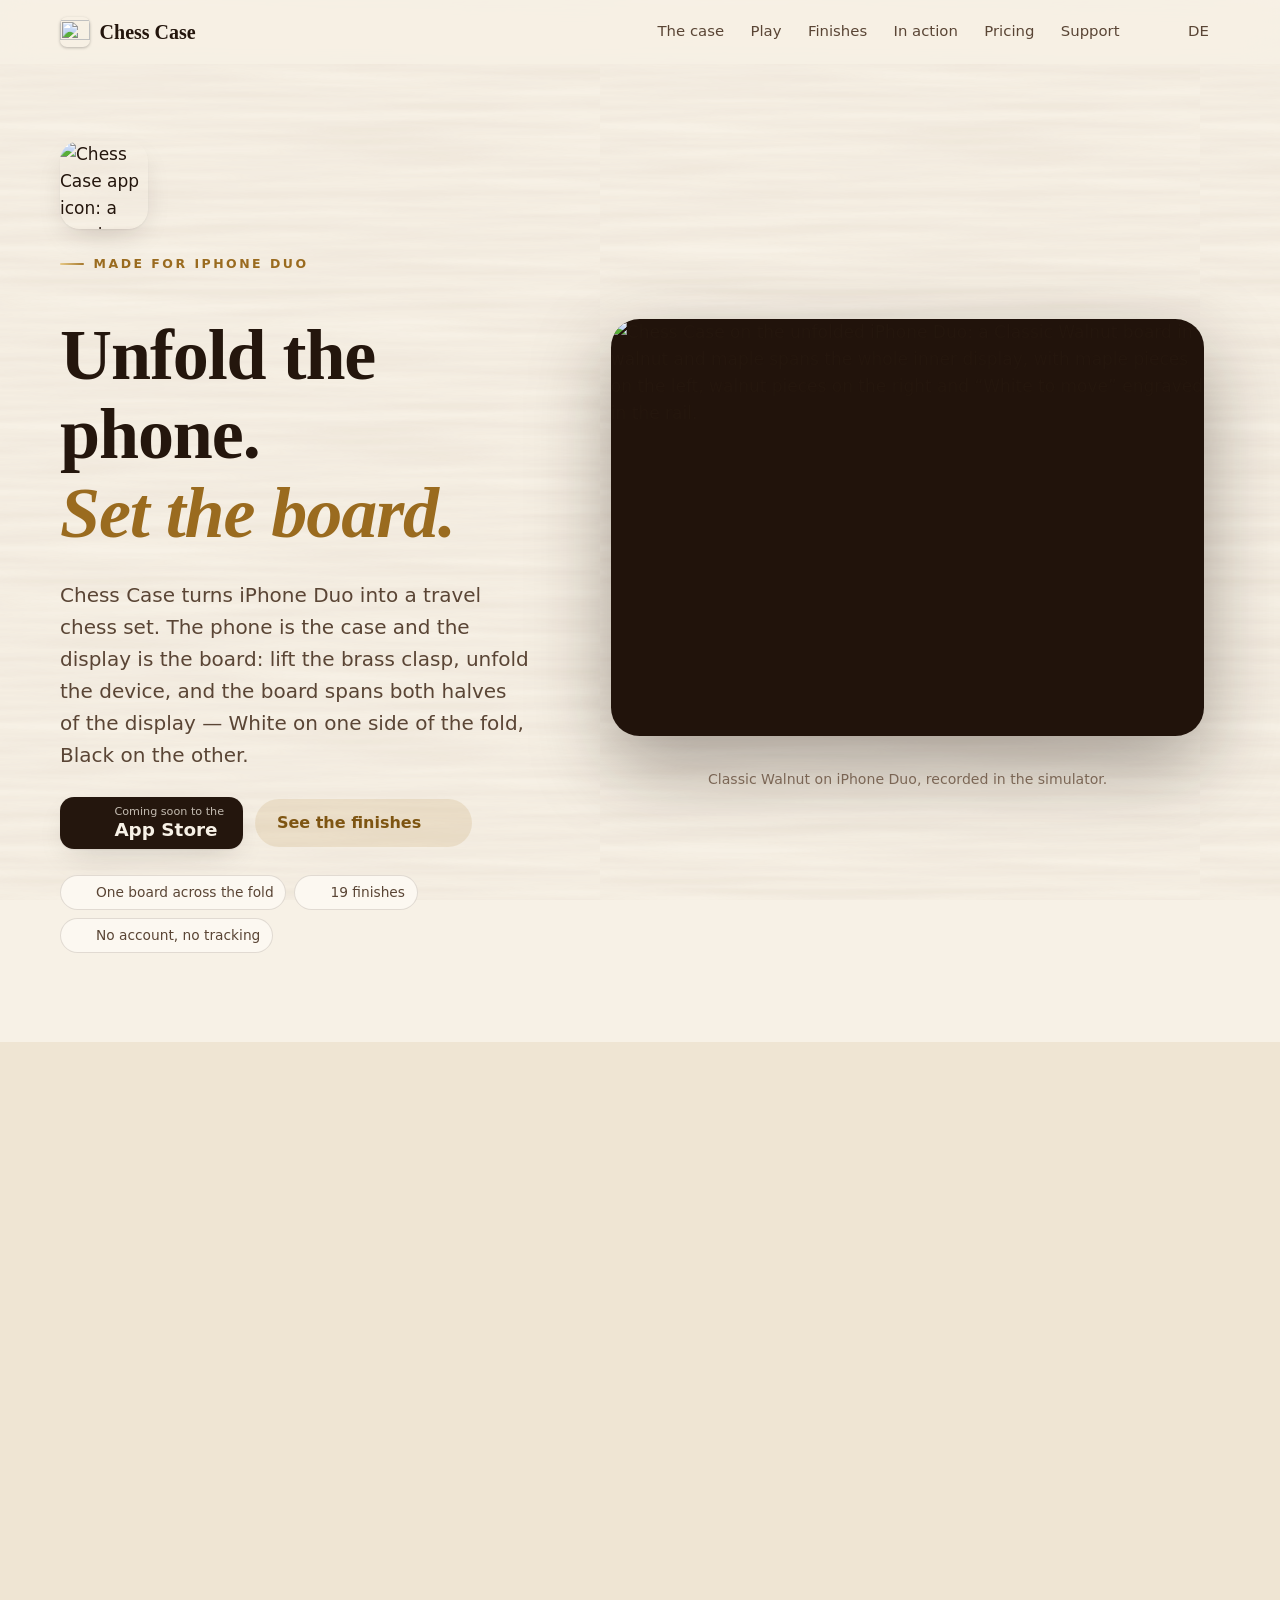
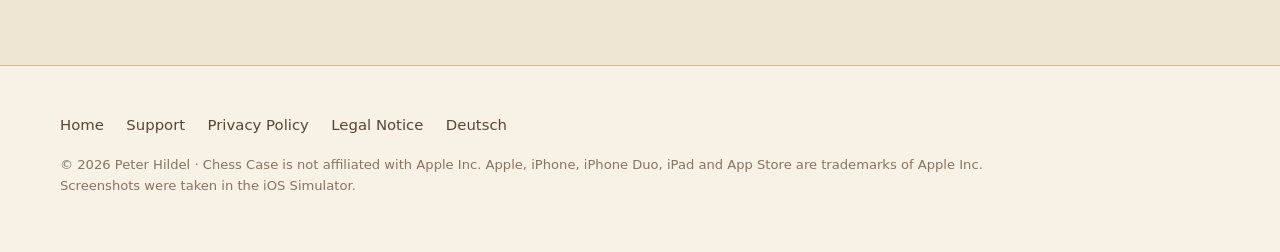
==== index.html @ c904ab38 "Rename the app to Chess Case Update titles, meta tags, header, footer and copy on every page in Engl" ====
<!DOCTYPE html>
<html lang="en">
<head>
  <meta charset="UTF-8">
  <meta name="viewport" content="width=device-width, initial-scale=1.0">
  <title>Chess Case — A travel chess set for iPhone Duo</title>
  <meta name="description" content="Chess Case turns iPhone Duo into a travel chess set: lift the clasp, unfold the phone, and the board spans both halves of the display. Two players, solo practice, clock duel, analysis and training. Free for two players; Pro and collector sets as one-time purchases. No account, no tracking.">
  <link rel="alternate" hreflang="en" href="index.html">
  <link rel="alternate" hreflang="de" href="index-de.html">
  <link rel="alternate" hreflang="x-default" href="index.html">
  <meta name="theme-color" content="#F7F1E6" media="(prefers-color-scheme: light)">
  <meta name="theme-color" content="#170F0A" media="(prefers-color-scheme: dark)">
  <meta property="og:type" content="website">
  <meta property="og:title" content="Chess Case — A travel chess set for iPhone Duo">
  <meta property="og:description" content="Unfold your iPhone Duo and the chess case opens with it. The board spans both halves of the display.">
  <meta property="og:image" content="assets/img/og-image.jpg">
  <meta property="og:locale" content="en">
  <meta property="og:locale:alternate" content="de">
  <meta name="twitter:card" content="summary_large_image">
  <link rel="icon" href="assets/favicon-64.png" sizes="64x64" type="image/png">
  <link rel="icon" href="assets/favicon-32.png" sizes="32x32" type="image/png">
  <link rel="apple-touch-icon" href="assets/apple-touch-icon.png">
  <script>
    (function () {
      try {
        var saved = localStorage.getItem('theme');
        if (saved === 'dark' || (!saved && matchMedia('(prefers-color-scheme: dark)').matches))
          document.documentElement.classList.add('dark');
      } catch (e) {}
    })();
  </script>
  <link rel="stylesheet" href="assets/landing.css?v=4">
</head>
<body>
<a class="skip" href="#main">Skip to content</a>

<div id="nav-top" aria-hidden="true"></div>
<nav class="nav">
  <div class="wrap nav-inner">
    <a class="brand" href="index.html">
      <img src="assets/icon-256.png" alt="" width="30" height="30">
      <span>Chess Case</span>
    </a>
    <div class="nav-right">
      <a class="nav-link hide-sm" href="#fold">The case</a>
      <a class="nav-link hide-sm" href="#play">Play</a>
      <a class="nav-link hide-sm" href="#finishes">Finishes</a>
      <a class="nav-link hide-sm" href="#game">In action</a>
      <a class="nav-link hide-sm" href="#pricing">Pricing</a>
      <a class="nav-link hide-sm" href="support.html">Support</a>
      <button id="theme-toggle" class="icon-btn" type="button" aria-label="Switch between light and dark" aria-pressed="false">
        <svg class="ico" id="theme-icon" aria-hidden="true"><use href="assets/icons.svg#i-moon"/></svg>
      </button>
      <a class="nav-link" href="index-de.html" hreflang="de" lang="de">DE</a>
    </div>
  </div>
</nav>

<main id="main">

  <!-- ============================ Hero ============================ -->
  <section class="hero">
    <div class="wrap hero-grid">
      <div class="hero-copy">
        <img class="hero-icon" src="assets/icon-512.png" alt="Chess Case app icon: a maple and a walnut knight facing each other across a brass hinge" width="88" height="88">
        <p class="eyebrow">Made for iPhone Duo</p>
        <h1>Unfold the phone.<br><span class="accent">Set the board.</span></h1>
        <p class="lede">
          Chess Case turns iPhone Duo into a travel chess set. The phone is the case and the
          display is the board: lift the brass clasp, unfold the device, and the board spans
          both halves of the display — White on one side of the fold, Black on the other.
        </p>
        <div class="btn-row">
          <span class="store-badge" aria-label="Coming soon to the App Store">
            <svg class="ico" aria-hidden="true"><use href="assets/icons.svg#i-apple"/></svg>
            <span><small>Coming soon to the</small><b>App Store</b></span>
          </span>
          <a class="btn btn-secondary" href="#finishes">
            See the finishes
            <svg class="ico" aria-hidden="true"><use href="assets/icons.svg#i-arrow-down"/></svg>
          </a>
        </div>
        <div class="pill-row">
          <span class="pill"><svg class="ico" aria-hidden="true"><use href="assets/icons.svg#i-hinge"/></svg> One board across the fold</span>
          <span class="pill"><svg class="ico" aria-hidden="true"><use href="assets/icons.svg#i-palette"/></svg> 19 finishes</span>
          <span class="pill"><svg class="ico" aria-hidden="true"><use href="assets/icons.svg#i-eye-off"/></svg> No account, no tracking</span>
        </div>
      </div>

      <figure class="hero-figure">
        <div class="duo">
          <div class="screen">
            <img src="assets/img/duo-walnut.jpg" alt="Chess Case on the unfolded iPhone Duo: a Classic Walnut board in walnut and maple spans the whole inner display, with maple pieces on the left, walnut pieces on the right and “White to move” engraved in the rail." width="1800" height="1266">
          </div>
        </div>
        <figcaption>Classic Walnut on iPhone Duo, recorded in the simulator.</figcaption>
      </figure>
    </div>
  </section>

  <!-- ============================ The case ============================ -->
  <section class="block tinted" id="fold">
    <div class="wrap split wide-right">
      <div class="reveal">
        <div class="section-head">
          <p class="eyebrow">The case</p>
          <h2>The phone is the case. The display is the board.</h2>
          <p>
            No start screen, no menus to wade through. Chess Case opens as a closed case
            in the finish you chose. Unfold the iPhone Duo and you look straight at the board.
          </p>
        </div>
        <ul class="feature-list">
          <li>
            <span class="badge"><svg class="ico" aria-hidden="true"><use href="assets/icons.svg#i-lock"/></svg></span>
            <h3>Lift the clasp, then unfold</h3>
            <p>The clasp lifts around its pin with a soft mechanical tap. Released, the case waits for you to open the phone — the real hinge does the rest.</p>
          </li>
          <li>
            <span class="badge"><svg class="ico" aria-hidden="true"><use href="assets/icons.svg#i-hinge"/></svg></span>
            <h3>The fold runs between the players</h3>
            <p>Ranks follow the long side, so you sit at opposite ends. The two halves of the board meet exactly at the fold, between the fourth and fifth rank.</p>
          </li>
          <li>
            <span class="badge"><svg class="ico" aria-hidden="true"><use href="assets/icons.svg#i-fold"/></svg></span>
            <h3>Fold it shut, mid-game</h3>
            <p>Closing the phone locks the lid again and hides every control. The position, the clocks and even an unfinished promotion are waiting when you open it.</p>
          </li>
        </ul>
      </div>
      <figure class="reveal" style="margin:0">
        <div class="duo">
          <div class="screen">
            <img src="assets/img/duo-tournament.jpg" alt="A game in progress on the Tournament Green finish: ivory and sage squares across both halves of the iPhone Duo display." width="1800" height="1266" loading="lazy">
            <span class="fold-mark" aria-hidden="true"><span>The fold</span></span>
            <span class="side-tag l" aria-hidden="true">White’s half</span>
            <span class="side-tag r" aria-hidden="true">Black’s half</span>
          </div>
        </div>
        <p class="fig-note" style="margin-top:1rem">Tournament Green. The dashed line marks the Duo’s hinge.</p>
      </figure>
    </div>
  </section>

  <!-- ============================ In action ============================ -->
  <section class="block" id="game">
    <div class="wrap">
      <div class="section-head center reveal">
        <p class="eyebrow">In action</p>
        <h2>A whole game in thirty seconds.</h2>
        <p>Scholar’s mate on Classic Walnut with smooth piece moves switched on: legal squares appear as studs, the knight leaps, the queen strikes on f7 — and the winning king takes the podium.</p>
      </div>
      <figure class="reveal game-figure">
        <div class="duo">
          <div class="screen">
            <video src="assets/img/duo-game.mp4" poster="assets/img/duo-game-poster.jpg" autoplay muted loop playsinline preload="metadata" width="1440" height="1012"
                   aria-label="Recording on iPhone Duo: a two-player game on Classic Walnut. After 1. e4 e5 2. Bc4 Nc6 3. Qh5 Nf6 4. Qxf7 checkmate, a card reading “White wins” shows the white king rising on a podium between queen and rook."></video>
          </div>
        </div>
        <figcaption class="fig-note">Recorded on the iPhone Duo simulator. 1. e4 e5 2. Bc4 Nc6 3. Qh5 Nf6 4. Qxf7#</figcaption>
      </figure>
    </div>
  </section>

  <!-- ============================ Play ============================ -->
  <section class="block tinted" id="play">
    <div class="wrap split flip">
      <div class="reveal">
        <div class="section-head">
          <p class="eyebrow">Five ways to play</p>
          <h2>Across the table, or on your own.</h2>
          <p>
            New game opens five mode cards. Pick one and only the choices that matter appear —
            then the board is set. Classic chess for two is free, with no limits.
          </p>
        </div>
        <ul class="modes">
          <li class="mode">
            <svg class="ico" aria-hidden="true"><use href="assets/icons.svg#i-people"/></svg>
            <h3>Two players</h3>
            <p>Share the board across the table. Repetitions and the fifty-move rule are adjudicated for you.</p>
          </li>
          <li class="mode">
            <svg class="ico" aria-hidden="true"><use href="assets/icons.svg#i-user"/></svg>
            <h3>Solo practice</h3>
            <p>Choose your side and how far the computer looks ahead.</p>
            <div class="chips"><span class="chip">Relaxed</span><span class="chip">Considered</span><span class="chip">Sharp</span></div>
          </li>
          <li class="mode">
            <svg class="ico" aria-hidden="true"><use href="assets/icons.svg#i-clock"/></svg>
            <h3>Clock duel</h3>
            <p>A clock engraved at each end, facing its player. Moving switches the clocks and adds the increment.</p>
            <div class="chips"><span class="chip">3 + 2</span><span class="chip">5 minutes</span><span class="chip">10 + 5</span></div>
          </li>
          <li class="mode">
            <svg class="ico" aria-hidden="true"><use href="assets/icons.svg#i-branch"/></svg>
            <h3>Analysis board</h3>
            <p>Explore variations with undo and redo. A different move starts a new line.</p>
          </li>
          <li class="mode">
            <svg class="ico" aria-hidden="true"><use href="assets/icons.svg#i-bulb"/></svg>
            <h3>Training <span class="pro-tag">Pro</span></h3>
            <p>Four mating patterns with optional hints. A move that misses the mate gently resets the position; solved lessons are remembered. The complete trainer is part of Pro.</p>
            <div class="chips"><span class="chip">The back rank</span><span class="chip">King and queen</span><span class="chip">The knight’s net</span><span class="chip">The bishop’s net</span></div>
          </li>
        </ul>
      </div>
      <div class="reveal" style="display:grid;justify-items:center">
        <div class="phone">
          <div class="screen">
            <img src="assets/img/phone-modes.jpg" alt="The “Set the board” sheet in Chess Case: cards for Two players, Solo practice, Clock duel, Analysis board and Training on ivory paper." width="900" height="1957" loading="lazy">
            <span class="island" aria-hidden="true"></span>
          </div>
        </div>
      </div>
    </div>
  </section>

  <!-- ============================ Finishes ============================ -->
  <section class="block" id="finishes">
    <div class="wrap">
      <div class="section-head center reveal">
        <p class="eyebrow">Standard finishes</p>
        <h2>Every board brings its own case.</h2>
        <p>
          Each finish has its own board, chessmen, case and clasp. Selected base finishes come
          free; Crystal Ice, Obsidian Gold and Pure Glass are part of Chess Case Pro. Switch any
          time — the game stays exactly where it was. Try them here on the Duo.
        </p>
      </div>
      <div class="finish-stage reveal" data-finishes>
        <div class="duo">
          <div class="screen">
            <img class="on" data-key="walnut" src="assets/img/duo-walnut.jpg" alt="The Classic Walnut board on iPhone Duo." width="1800" height="1266" loading="lazy">
          </div>
        </div>
        <div class="finish-meta" aria-live="polite">
          <div><b data-finish-name>Classic Walnut</b><span class="pro-tag" data-finish-pro hidden>Pro</span> <span data-finish-sub>American walnut · warm maple</span></div>
          <small data-finish-metal>Aged brass · traditional latch</small>
        </div>
        <div class="finish-picker" role="group" aria-label="Choose a finish">
          <button class="finish-btn" type="button" aria-pressed="true" data-finish="walnut" data-src="assets/img/duo-walnut.jpg"
                  data-name="Classic Walnut" data-sub="American walnut · warm maple" data-metal="Aged brass · traditional latch"
                  data-alt="The Classic Walnut board on iPhone Duo.">
            <span class="sq" style="--l:#CCA378;--d:#734731;--r:#42261A"><i></i></span>Classic Walnut</button>
          <button class="finish-btn" type="button" aria-pressed="false" data-finish="tournament" data-src="assets/img/duo-tournament.jpg"
                  data-name="Tournament Green" data-sub="Flat Staunton · sage & ivory" data-metal="Satin brass · field clasp"
                  data-alt="The Tournament Green board on iPhone Duo: flat Staunton pieces on ivory and sage squares.">
            <span class="sq" style="--l:#EEEED2;--d:#769656;--r:#283D32"><i></i></span>Tournament</button>
          <button class="finish-btn" type="button" aria-pressed="false" data-finish="ocean" data-src="assets/img/duo-ocean.jpg"
                  data-name="Ocean Blue" data-sub="Flowing outlines · blue & mist" data-metal="Brushed nickel · marine toggle"
                  data-alt="The Ocean Blue board on iPhone Duo: flowing outline pieces on mist and deep blue squares.">
            <span class="sq" style="--l:#DCE8EF;--d:#527A9B;--r:#20384D"><i></i></span>Ocean Blue</button>
          <button class="finish-btn" type="button" aria-pressed="false" data-finish="graphite" data-src="assets/img/duo-graphite.jpg"
                  data-name="Graphite" data-sub="Geometric pieces · slate & silver" data-metal="Gunmetal · precision latch"
                  data-alt="The Graphite board on iPhone Duo: angular pieces on silver and slate squares.">
            <span class="sq" style="--l:#DADDE1;--d:#717985;--r:#2C313A"><i></i></span>Graphite</button>
          <button class="finish-btn" type="button" aria-pressed="false" data-finish="lavender" data-src="assets/img/duo-lavender.jpg"
                  data-name="Lavender" data-sub="Rounded pieces · violet & lilac" data-metal="Rose gold · rounded clasp"
                  data-alt="The Lavender board on iPhone Duo: soft rounded pieces on lilac and violet squares.">
            <span class="sq" style="--l:#EBE3F2;--d:#9580AF;--r:#3F324F"><i></i></span>Lavender</button>
          <button class="finish-btn is-pro" data-pro="1" type="button" aria-pressed="false" data-finish="crystal" data-src="assets/img/duo-crystal.jpg"
                  data-name="Crystal Ice" data-sub="Clear crystal · glacier blue · frosted glass" data-metal="Platinum · faceted clasp"
                  data-alt="The Crystal Ice board on iPhone Duo: clear and cyan glass pieces on a frosted blue board with fine fractures.">
            <span class="sq" style="--l:#B5DFE8;--d:#23738B;--r:#103A50"><i></i></span>Crystal Ice</button>
          <button class="finish-btn is-pro" data-pro="1" type="button" aria-pressed="false" data-finish="obsidian" data-src="assets/img/duo-obsidian.jpg"
                  data-name="Obsidian Gold" data-sub="Sculpted gold · black titanium · marble" data-metal="Champagne gold · monolithic latch"
                  data-alt="The Obsidian Gold board on iPhone Duo: gold and black titanium architectural pieces on charcoal marble.">
            <span class="sq" style="--l:#5B5C60;--d:#292B30;--r:#232329"><i></i></span>Obsidian Gold</button>
          <button class="finish-btn is-pro" data-pro="1" type="button" aria-pressed="false" data-finish="glass" data-src="assets/img/duo-glass.jpg"
                  data-name="Pure Glass" data-sub="Clear & smoked glass · satin-etched squares" data-metal="Polished silver · capsule clasp"
                  data-alt="The Pure Glass board on iPhone Duo: clear and smoked glass pieces on clear and satin-etched squares.">
            <span class="sq" style="--l:#ADB4BF;--d:#505C70;--r:#303949"><i></i></span>Pure Glass</button>
        </div>
      </div>
    </div>
  </section>

  <!-- ============================ Tabletop ============================ -->
  <section class="block tinted" id="tabletop">
    <div class="wrap split wide-right">
      <div class="reveal">
        <div class="section-head">
          <p class="eyebrow">Half open</p>
          <h2>Fold it like a laptop. The top half becomes a desk.</h2>
          <p>
            Stand the Duo half open on the table and the board lies flat on the lower half. The upper
            half turns into a desk that follows the game — and goes away again when you unfold fully.
          </p>
        </div>
        <ul class="feature-list">
          <li>
            <span class="badge"><svg class="ico" aria-hidden="true"><use href="assets/icons.svg#i-knight"/></svg></span>
            <h3>Chess stage</h3>
            <p>The position in 3D, whose turn it is, the last move, captured pieces and the computer’s strength in solo play. Free for every game.</p>
          </li>
          <li>
            <span class="badge"><svg class="ico" aria-hidden="true"><use href="assets/icons.svg#i-bulb"/></svg></span>
            <h3>Training station <span class="pro-tag">Pro</span></h3>
            <p>The full trainer: objective, optional hint, saved progress and an explanation once the mate is found.</p>
          </li>
          <li>
            <span class="badge"><svg class="ico" aria-hidden="true"><use href="assets/icons.svg#i-branch"/></svg></span>
            <h3>Analysis desk <span class="pro-tag">Pro</span></h3>
            <p>A scoresheet of the whole line. Tap any move to jump back to it.</p>
          </li>
          <li>
            <span class="badge"><svg class="ico" aria-hidden="true"><use href="assets/icons.svg#i-clock"/></svg></span>
            <h3>Chess clock <span class="pro-tag">Pro</span></h3>
            <p>Large digital match clocks — and a standalone clock for a real board on the table.</p>
          </li>
        </ul>
      </div>
      <figure class="reveal tabletop-figure">
        <div class="tt" role="img" aria-label="Tabletop view on Viking Voyage: the upper half shows the chess stage with the position in 3D and “Black to move · Last move e4”, the lower half shows the flat board.">
          <div class="tt-half tt-top"></div>
          <div class="tt-half tt-bottom"></div>
        </div>
        <img class="desks" src="assets/img/desks.jpg" alt="The four desks: Chess stage, Training station (Pro) with “The back rank”, Analysis desk (Pro) with a scoresheet, and Chess clock (Pro) with two 3 + 2 clocks, White’s already running." width="1488" height="1044" loading="lazy">
        <figcaption class="fig-note">Tabletop view on Viking Voyage and the four desks, rendered for review.</figcaption>
      </figure>
    </div>
  </section>

  <!-- ============================ Collections ============================ -->
  <section class="block" id="collections">
    <div class="wrap">
      <div class="section-head center reveal">
        <p class="eyebrow">Collector sets</p>
        <h2>Ten worlds of their own.</h2>
        <p>
          Cars, machines, aircraft, holidays, knights and Vikings: every collection is a fully modelled
          set with its own case and fittings. Buy them one by one, independently of Pro, or as a bundle —
          and preview every set before you decide.
        </p>
      </div>
      <div class="collections">
        <article class="collection wide reveal">
          <header><h3>Ultimate Vehicle Bundle</h3><span class="price-pill">4 collections · <b>$5.99</b></span></header>
          <div class="holiday-grid">
            <figure><div class="lineup vehicles">
                <img src="assets/pieces/racers-white-pawn.webp" alt="" width="240" height="240" loading="lazy">
                <img src="assets/pieces/racers-black-rook.webp" alt="" width="240" height="240" loading="lazy">
                <img src="assets/pieces/racers-white-queen.webp" alt="" width="240" height="240" loading="lazy">
              </div><figcaption>Pocket Racers<small>1:64 collector cars · $1.99</small></figcaption></figure>
            <figure><div class="lineup vehicles">
                <img src="assets/pieces/heavyDuty-white-pawn.webp" alt="" width="240" height="240" loading="lazy">
                <img src="assets/pieces/heavyDuty-black-rook.webp" alt="" width="240" height="240" loading="lazy">
                <img src="assets/pieces/heavyDuty-white-queen.webp" alt="" width="240" height="240" loading="lazy">
              </div><figcaption>Heavy Duty<small>Construction machinery · $1.99</small></figcaption></figure>
            <figure><div class="lineup vehicles">
                <img src="assets/pieces/skySquadron-white-pawn.webp" alt="" width="240" height="240" loading="lazy">
                <img src="assets/pieces/skySquadron-black-knight.webp" alt="" width="240" height="240" loading="lazy">
                <img src="assets/pieces/skySquadron-white-queen.webp" alt="" width="240" height="240" loading="lazy">
              </div><figcaption>Sky Squadron<small>Collector aircraft · $1.99</small></figcaption></figure>
            <figure><div class="lineup vehicles">
                <img src="assets/pieces/fieldCommand-white-pawn.webp" alt="" width="240" height="240" loading="lazy">
                <img src="assets/pieces/fieldCommand-black-rook.webp" alt="" width="240" height="240" loading="lazy">
                <img src="assets/pieces/fieldCommand-white-queen.webp" alt="" width="240" height="240" loading="lazy">
              </div><figcaption>Field Command<small>Military miniatures · $1.99</small></figcaption></figure>
          </div>
          <p>Six vehicle roles per side. Cars drive to their square instead of hopping, machinery moves with weight, aircraft climb and bank — and Field Command’s queen is a helicopter.</p>
        </article>

        <article class="collection wide reveal">
          <header><h3>Holiday Collection Bundle</h3><span class="price-pill">4 collections · <b>$5.99</b></span></header>
          <div class="holiday-grid">
            <figure><div class="lineup">
                <img src="assets/pieces/christmas-white-pawn.webp" alt="" width="240" height="240" loading="lazy">
                <img src="assets/pieces/christmas-black-knight.webp" alt="" width="240" height="240" loading="lazy">
                <img src="assets/pieces/christmas-black-king.webp" alt="" width="240" height="240" loading="lazy">
              </div><figcaption>Christmas Eve<small>Snowmen, reindeer, Santa · $1.99</small></figcaption></figure>
            <figure><div class="lineup">
                <img src="assets/pieces/easter-white-pawn.webp" alt="" width="240" height="240" loading="lazy">
                <img src="assets/pieces/easter-black-knight.webp" alt="" width="240" height="240" loading="lazy">
                <img src="assets/pieces/easter-black-king.webp" alt="" width="240" height="240" loading="lazy">
              </div><figcaption>Easter Garden<small>Painted eggs, crowned bunnies · $1.99</small></figcaption></figure>
            <figure><div class="lineup">
                <img src="assets/pieces/halloween-white-pawn.webp" alt="" width="240" height="240" loading="lazy">
                <img src="assets/pieces/halloween-black-knight.webp" alt="" width="240" height="240" loading="lazy">
                <img src="assets/pieces/halloween-black-king.webp" alt="" width="240" height="240" loading="lazy">
              </div><figcaption>Halloween Night<small>Pumpkins, bats, a ghost queen · $1.99</small></figcaption></figure>
            <figure><div class="lineup">
                <img src="assets/pieces/newYear-white-pawn.webp" alt="" width="240" height="240" loading="lazy">
                <img src="assets/pieces/newYear-black-knight.webp" alt="" width="240" height="240" loading="lazy">
                <img src="assets/pieces/newYear-black-king.webp" alt="" width="240" height="240" loading="lazy">
              </div><figcaption>Midnight Celebration<small>Stars, a party pony, the midnight clock · $1.99</small></figcaption></figure>
          </div>
          <p>Playful toy miniatures with distinct crowns, heights and silhouettes, so every rank stays readable at playing size. Each case gets its own engraving and an enamel medallion — yours to play all year.</p>
        </article>

        <article class="collection wide reveal">
          <header><h3>Legends Collection Bundle</h3><span class="price-pill">2 collections · <b>$2.99</b></span></header>
          <div class="holiday-grid legends">
            <figure><div class="lineup">
                <img src="assets/pieces/kingdom-white-pawn.webp" alt="" width="240" height="240" loading="lazy">
                <img src="assets/pieces/kingdom-black-knight.webp" alt="" width="240" height="240" loading="lazy">
                <img src="assets/pieces/kingdom-white-bishop.webp" alt="" width="240" height="240" loading="lazy">
                <img src="assets/pieces/kingdom-black-rook.webp" alt="" width="240" height="240" loading="lazy">
                <img src="assets/pieces/kingdom-white-queen.webp" alt="" width="240" height="240" loading="lazy">
                <img src="assets/pieces/kingdom-black-king.webp" alt="" width="240" height="240" loading="lazy">
              </div><figcaption>Kingdom Knights<small>Silver &amp; blue against steel &amp; crimson · $1.99</small></figcaption></figure>
            <figure><div class="lineup">
                <img src="assets/pieces/vikings-white-pawn.webp" alt="" width="240" height="240" loading="lazy">
                <img src="assets/pieces/vikings-black-knight.webp" alt="" width="240" height="240" loading="lazy">
                <img src="assets/pieces/vikings-white-bishop.webp" alt="" width="240" height="240" loading="lazy">
                <img src="assets/pieces/vikings-black-rook.webp" alt="" width="240" height="240" loading="lazy">
                <img src="assets/pieces/vikings-white-queen.webp" alt="" width="240" height="240" loading="lazy">
                <img src="assets/pieces/vikings-black-king.webp" alt="" width="240" height="240" loading="lazy">
              </div><figcaption>Viking Voyage<small>Ash &amp; teal against oak &amp; rust · $1.99</small></figcaption></figure>
          </div>
          <p>Two rival medieval houses with shield guards, mounted knights and castle towers — and two Norse clans with dragon longships, rune seers and a crowned jarl, in a plank-built oak case with iron straps.</p>
        </article>
      </div>
    </div>
  </section>

  <!-- ============================ Pricing ============================ -->
  <section class="block tinted" id="pricing">
    <div class="wrap">
      <div class="section-head center reveal">
        <p class="eyebrow">Free, Pro &amp; collections</p>
        <h2>Play for free. Unlock more once.</h2>
        <p>Play chess for two for free. Chess Case Pro unlocks extra game modes, themes and chess training with a single purchase. Special piece worlds are available separately as collections and bundles. No subscription. No ads at launch.</p>
      </div>
      <div class="plans plans-3 reveal">
        <div class="plan">
          <h3>Free</h3>
          <p class="plan-price">$0</p>
          <ul>
            <li>Unlimited classic chess for two</li>
            <li>Unfold the Duo and play — the case, the clasp and the board across the fold</li>
            <li>Selected base finishes</li>
            <li>The chess stage when the Duo stands half open</li>
            <li>No ads at launch</li>
          </ul>
        </div>
        <div class="plan plan-pro">
          <h3>Chess Case Pro</h3>
          <p class="plan-price">$9.99 <small>one-time</small></p>
          <ul>
            <li>Crystal Ice, Obsidian Gold and Pure Glass</li>
            <li>Extended modes for the half-open Duo: training station, analysis desk, chess clock</li>
            <li>The standalone clock for a real board</li>
            <li>The complete chess trainer</li>
          </ul>
        </div>
        <div class="plan">
          <h3>Collections</h3>
          <p class="plan-price">$1.99 <small>each</small></p>
          <ul>
            <li>Ten collector sets, each bought on its own, independently of Pro</li>
            <li>Ultimate Vehicle Bundle — four vehicle sets for $5.99</li>
            <li>Holiday Collection Bundle — four holiday sets for $5.99</li>
            <li>Legends Collection Bundle — knights and Vikings for $2.99</li>
          </ul>
        </div>
      </div>
      <p class="plans-note tiny reveal"><span class="tag tag-plan">Planned for launch</span> Paid offers are planned for launch. Prices are US launch prices; prices in your country may differ. All purchases are permanent one-time purchases, restorable on every device with the same Apple Account. Pro does not include the collections.</p>
    </div>
  </section>

  <!-- ============================ Details ============================ -->
  <section class="block" id="details">
    <div class="wrap">
      <div class="section-head reveal">
        <p class="eyebrow">Details</p>
        <h2>Pieces with weight.</h2>
      </div>
      <div class="cards">
        <article class="card reveal">
          <span class="badge"><svg class="ico" aria-hidden="true"><use href="assets/icons.svg#i-motion"/></svg></span>
          <h3>Smooth piece moves</h3>
          <p>Optional: knights leap in an arc, bishops lean, pawns step and rooks glide close to the board. Every finish tunes its own motion. Off by default.</p>
        </article>
        <article class="card reveal">
          <span class="badge"><svg class="ico" aria-hidden="true"><use href="assets/icons.svg#i-sound"/></svg></span>
          <h3>Wood on wood</h3>
          <p>A dry placement sound, a lower strike for captures, paired taps for castling — with matching haptics. Sound and haptics have separate switches and follow the silent switch.</p>
        </article>
        <article class="card reveal">
          <span class="badge"><svg class="ico" aria-hidden="true"><use href="assets/icons.svg#i-trophy"/></svg></span>
          <h3>A podium for the winner</h3>
          <p>At the end, the winning king rises between its queen and rook in your finish’s own pieces. A draw has both kings bow. The final position stays one tap away.</p>
        </article>
        <article class="card reveal">
          <span class="badge"><svg class="ico" aria-hidden="true"><use href="assets/icons.svg#i-resize"/></svg></span>
          <h3>Piece size</h3>
          <p>Scale the chessmen from 70% to 120% with a live preview. Squares and touch targets keep their size.</p>
        </article>
        <article class="card reveal">
          <span class="badge"><svg class="ico" aria-hidden="true"><use href="assets/icons.svg#i-trophy"/></svg></span>
          <h3>Game Center</h3>
          <p>Twelve achievements, from your first castle to all four lessons solved without hints, and leaderboards for solo wins at every strength. Optional — guests play just the same.</p>
        </article>
        <article class="card reveal">
          <span class="badge"><svg class="ico" aria-hidden="true"><use href="assets/icons.svg#i-access"/></svg></span>
          <h3>For everyone</h3>
          <p>VoiceOver names every square and announces legal moves. Dynamic Type, Reduce Motion, Reduce Transparency and Increase Contrast are all respected.</p>
        </article>
      </div>
    </div>
  </section>

  <!-- ============================ Other iPhones ============================ -->
  <section class="block tinted" id="iphone">
    <div class="wrap split">
      <div class="reveal">
        <div class="section-head">
          <p class="eyebrow">Also on iPhone and iPad</p>
          <h2>A lid instead of a hinge.</h2>
          <p>
            Without a fold, the case gets a virtual lid. Lift the clasp and it swings open around
            its hinges; the board menu closes it again.
          </p>
        </div>
        <ul class="feature-list">
          <li>
            <span class="badge"><svg class="ico" aria-hidden="true"><use href="assets/icons.svg#i-hand"/></svg></span>
            <h3>Try it here</h3>
            <p>Tap the brass clasp on the phone beside this text.</p>
          </li>
          <li>
            <span class="badge"><svg class="ico" aria-hidden="true"><use href="assets/icons.svg#i-phone"/></svg></span>
            <h3>Same game, same finishes</h3>
            <p>Every mode, finish and setting works on any iPhone or iPad running iOS 18 or later.</p>
          </li>
          <li>
            <span class="badge"><svg class="ico" aria-hidden="true"><use href="assets/icons.svg#i-restore"/></svg></span>
            <h3>Picks up where you left off</h3>
            <p>Your game is saved on the device and survives every opening, closing and relaunch.</p>
          </li>
        </ul>
      </div>

      <div class="case-demo reveal" data-case>
        <div class="phone">
          <div class="screen">
            <img src="assets/img/phone-board.jpg" alt="The open case on iPhone: a Classic Walnut board in portrait after 1. e4 d5, with “White to move” below the board and the brass menu fitting." width="900" height="1957" loading="lazy">
            <div class="lid">
              <img src="assets/img/phone-case.jpg" alt="The closed walnut case on iPhone with two brass hinges on the left, a brass clasp on the right and an engraved knight." width="900" height="1957" loading="lazy">
            </div>
            <button class="clasp-hit" type="button" aria-label="Lift the clasp"></button>
            <span class="island" aria-hidden="true"></span>
          </div>
        </div>
        <span class="demo-hint">
          <svg class="ico" aria-hidden="true"><use href="assets/icons.svg#i-hand"/></svg>
          <span data-hint data-open="Tap the clasp to open" data-close="The board is set">Tap the clasp to open</span>
        </span>
        <button class="btn btn-secondary demo-btn" type="button" data-case-toggle aria-pressed="false" data-open="Open the case" data-close="Close the case">Open the case</button>
      </div>
    </div>
  </section>

  <!-- ============================ Privacy ============================ -->
  <section class="block" id="privacy">
    <div class="wrap">
      <div class="walnut-panel reveal">
        <div style="position:relative;max-width:42rem;display:grid;gap:1rem">
          <p class="eyebrow">Privacy</p>
          <h2>Just you, your opponent and the board.</h2>
          <p>Chess Case has no account, no analytics and no server of its own, and it launches without ads. Your games and settings stay on the device.</p>
        </div>
        <div class="grid">
          <div>
            <svg class="ico" aria-hidden="true"><use href="assets/icons.svg#i-cloud-off"/></svg>
            <h3>Saved on the device</h3>
            <p>The position, clocks, training progress and your preferences are stored locally. Deleting the app removes them.</p>
          </div>
          <div>
            <svg class="ico" aria-hidden="true"><use href="assets/icons.svg#i-shield"/></svg>
            <h3>No permissions needed</h3>
            <p>No camera, no contacts, no location. Chess Case doesn’t ask for any access.</p>
          </div>
          <div>
            <svg class="ico" aria-hidden="true"><use href="assets/icons.svg#i-apple"/></svg>
            <h3>Apple services only</h3>
            <p>Purchases go through the App Store, and Game Center is optional. I receive no payment or account data.</p>
          </div>
          <div>
            <svg class="ico" aria-hidden="true"><use href="assets/icons.svg#i-eye-off"/></svg>
            <h3>No tracking at all</h3>
            <p>No third-party SDKs, nothing shared for advertising. Details in the <a href="privacy.html">privacy policy</a>.</p>
          </div>
        </div>
      </div>
    </div>
  </section>

  <!-- ============================ CTA ============================ -->
  <section class="block tinted" id="get">
    <div class="wrap cta reveal">
      <img class="hero-icon" src="assets/icon-512.png" alt="" width="112" height="112">
      <h2>Your move, soon.</h2>
      <p class="lede">Chess Case is on its way to the App Store — made for iPhone Duo, at home on every iPhone and iPad.</p>
      <span class="store-badge" aria-label="Coming soon to the App Store">
        <svg class="ico" aria-hidden="true"><use href="assets/icons.svg#i-apple"/></svg>
        <span><small>Coming soon to the</small><b>App Store</b></span>
      </span>
      <div class="req">
        <span class="pill"><svg class="ico" aria-hidden="true"><use href="assets/icons.svg#i-hinge"/></svg> Designed for iPhone Duo</span>
        <span class="pill"><svg class="ico" aria-hidden="true"><use href="assets/icons.svg#i-phone"/></svg> iPhone &amp; iPad · iOS 18 or later</span>
        <span class="pill"><svg class="ico" aria-hidden="true"><use href="assets/icons.svg#i-globe"/></svg> Interface in English</span>
      </div>
    </div>
  </section>

</main>

<footer class="footer">
  <div class="wrap">
    <div class="footer-links">
      <a href="index.html">Home</a>
      <a href="support.html">Support</a>
      <a href="privacy.html">Privacy Policy</a>
      <a href="impressum.html">Legal Notice</a>
      <a href="index-de.html" hreflang="de" lang="de">Deutsch</a>
    </div>
    <p class="footer-note tiny">
      © <span id="year">2026</span> Peter Hildel · Chess Case is not affiliated with Apple Inc. Apple, iPhone, iPhone Duo,
      iPad and App Store are trademarks of Apple&nbsp;Inc. Screenshots were taken in the iOS Simulator.
    </p>
  </div>
</footer>

<script src="assets/site.js?v=2" defer></script>
</body>
</html>
---- assets/landing.css ----
/* Chess Case — landing page.
   Light is ivory paper and maple, dark is the walnut case. Brass marks hardware and accents,
   forest green is the action colour, as in the app. Tokens live on :root / .dark. */

:root {
  --bg: #F7F1E6;
  --bg-2: #EFE5D3;
  --surface: #FCF8F1;
  --ink: #24160D;
  --ink-2: #5A4535;
  --ink-3: #8A7462;
  --line: rgba(60, 38, 22, .14);
  --accent: #9A6B1F;          /* aged brass, darkened for text on ivory */
  --accent-ink: #7E5512;
  --accent-soft: rgba(176, 128, 48, .14);
  --brass: #C9A15A;
  --inlay: rgba(154, 107, 31, .38);
  --green: #24463A;           /* forest-green action surface */
  --green-ink: #F3EEDF;
  --walnut: #42261A;
  --walnut-2: #21130B;
  --maple: #CCA378;
  --shadow: 0 1px 2px rgba(36, 22, 13, .06), 0 12px 32px -12px rgba(36, 22, 13, .22);
  --shadow-lg: 0 2px 4px rgba(36, 22, 13, .08), 0 40px 80px -30px rgba(36, 22, 13, .45);
  --radius: 22px;
  --serif: ui-serif, "New York", "Iowan Old Style", "Palatino Linotype", Palatino, Georgia, serif;
  --sans: -apple-system, BlinkMacSystemFont, "SF Pro Text", "Segoe UI", system-ui, Roboto, "Helvetica Neue", Arial, sans-serif;
  color-scheme: light;
}

.dark {
  --bg: #170F0A;
  --bg-2: #1F140D;
  --surface: #2A1B12;
  --ink: #F3E9DA;
  --ink-2: #CDBBA5;
  --ink-3: #9C8773;
  --line: rgba(243, 233, 218, .12);
  --accent: #D9B26A;
  --accent-ink: #E6C384;
  --accent-soft: rgba(217, 178, 106, .14);
  --inlay: rgba(217, 178, 106, .3);
  --green: #3E6B57;
  --green-ink: #F3EEDF;
  --shadow: 0 1px 2px rgba(0, 0, 0, .3), 0 12px 32px -12px rgba(0, 0, 0, .6);
  --shadow-lg: 0 2px 4px rgba(0, 0, 0, .3), 0 40px 80px -30px rgba(0, 0, 0, .8);
  color-scheme: dark;
}

*, *::before, *::after { box-sizing: border-box; }
html { -webkit-text-size-adjust: 100%; scroll-behavior: smooth; scroll-padding-top: 80px; }
@media (prefers-reduced-motion: reduce) { html { scroll-behavior: auto; } }

body {
  margin: 0;
  background: var(--bg);
  color: var(--ink);
  font: 17px/1.6 var(--sans);
  -webkit-font-smoothing: antialiased;
  overflow-x: hidden;
}
/* A faint wood grain across the page: long, slightly wavy fibres. */
body::before {
  content: "";
  position: fixed; inset: 0; z-index: -1; pointer-events: none;
  background-image: url("data:image/svg+xml,%3Csvg xmlns='http://www.w3.org/2000/svg' width='600' height='300'%3E%3Cfilter id='g'%3E%3CfeTurbulence type='fractalNoise' baseFrequency='.004 .09' numOctaves='3' seed='4'/%3E%3CfeColorMatrix values='0 0 0 0 .35 0 0 0 0 .22 0 0 0 0 .12 0 0 0 .55 -.1'/%3E%3C/filter%3E%3Crect width='100%25' height='100%25' filter='url(%23g)'/%3E%3C/svg%3E");
  opacity: .22;
}
.dark body::before { opacity: .28; }

img, video { display: block; max-width: 100%; height: auto; }
a { color: var(--accent-ink); text-underline-offset: .18em; }
a:hover { color: var(--accent); }
:focus-visible { outline: 2.5px solid var(--accent); outline-offset: 3px; border-radius: 6px; }

h1, h2, h3 { font-family: var(--serif); font-weight: 600; letter-spacing: -.015em; line-height: 1.1; margin: 0; color: var(--ink); text-wrap: balance; }
h1 { font-size: clamp(2.6rem, 6.2vw, 4.5rem); }
h2 { font-size: clamp(2rem, 4.4vw, 3.1rem); }
h3 { font-size: 1.3rem; letter-spacing: -.005em; }
p { margin: 0; text-wrap: pretty; }

.wrap { width: min(1160px, 100% - 32px); margin-inline: auto; }
.skip { position: absolute; left: -999px; top: 8px; z-index: 100; background: var(--surface); padding: .5rem 1rem; border-radius: 8px; }
.skip:focus { left: 16px; }
.tiny { font-size: .82rem; }
.muted { color: var(--ink-3); }
.accent { color: var(--accent); font-style: italic; }
.sr-only { position: absolute; width: 1px; height: 1px; padding: 0; margin: -1px; overflow: hidden; clip: rect(0 0 0 0); white-space: nowrap; border: 0; }

.ico { width: 1.25em; height: 1.25em; flex: none; fill: none; stroke: currentColor; stroke-width: 1.7; stroke-linecap: round; stroke-linejoin: round; vertical-align: -.22em; }

/* ---------- Nav ---------- */
#nav-top { position: absolute; top: 0; height: 1px; width: 1px; }
.nav {
  position: sticky; top: 0; z-index: 50;
  background: color-mix(in srgb, var(--bg) 82%, transparent);
  -webkit-backdrop-filter: saturate(1.4) blur(16px);
  backdrop-filter: saturate(1.4) blur(16px);
  transition: box-shadow .3s;
}
.nav.scrolled { box-shadow: 0 1px 0 var(--line), 0 10px 30px -20px rgba(0, 0, 0, .35); }
.nav-inner { display: flex; align-items: center; justify-content: space-between; height: 64px; gap: 1rem; }
.brand { display: flex; align-items: center; gap: .6rem; text-decoration: none; color: var(--ink); font-family: var(--serif); font-weight: 600; font-size: 1.25rem; }
.brand img { border-radius: 7px; box-shadow: 0 1px 3px rgba(0, 0, 0, .25); }
.nav-right { display: flex; align-items: center; gap: .25rem; }
.nav-link { color: var(--ink-2); text-decoration: none; font-size: .93rem; padding: .45rem .7rem; border-radius: 999px; }
.nav-link:hover { color: var(--ink); background: var(--accent-soft); }
.icon-btn { display: grid; place-items: center; width: 38px; height: 38px; border-radius: 999px; border: 0; background: transparent; color: var(--ink-2); cursor: pointer; }
.icon-btn:hover { background: var(--accent-soft); color: var(--ink); }
@media (max-width: 860px) { .hide-sm { display: none; } }

/* ---------- Buttons & pills ---------- */
.btn {
  display: inline-flex; align-items: center; gap: .55rem;
  padding: .85rem 1.35rem; border-radius: 999px;
  font: 600 1rem/1 var(--sans); text-decoration: none; cursor: pointer; border: 0;
  transition: transform .2s cubic-bezier(.3, 1.5, .5, 1), background .2s, box-shadow .2s;
}
.btn:active { transform: scale(.97); }
.btn-primary { background: var(--green); color: var(--green-ink); box-shadow: var(--shadow); }
.btn-primary:hover { color: var(--green-ink); transform: translateY(-1px); }
.btn-secondary { background: var(--accent-soft); color: var(--accent-ink); }
.btn-secondary:hover { color: var(--accent-ink); background: color-mix(in srgb, var(--accent) 22%, transparent); }
.btn-row { display: flex; flex-wrap: wrap; gap: .75rem; align-items: center; }

.store-badge {
  display: inline-flex; align-items: center; gap: .7rem;
  padding: .6rem 1.2rem .6rem 1rem; border-radius: 14px;
  background: var(--ink); color: var(--bg); text-decoration: none; box-shadow: var(--shadow);
}
.store-badge .ico { width: 1.7rem; height: 1.7rem; }
.store-badge small { display: block; font-size: .7rem; opacity: .75; line-height: 1.1; }
.store-badge b { display: block; font: 600 1.15rem/1.15 var(--sans); }
.store-badge:hover { color: var(--bg); }

.pill-row { display: flex; flex-wrap: wrap; gap: .5rem; }
.pill { display: inline-flex; align-items: center; gap: .4rem; padding: .4rem .8rem; border-radius: 999px; font-size: .86rem; color: var(--ink-2); background: var(--surface); box-shadow: inset 0 0 0 1px var(--line); }
.pill .ico { color: var(--accent); width: 1.05rem; height: 1.05rem; }

/* Small uppercase inscription with open tracking, led by a brass inlay line. */
.eyebrow { display: inline-flex; align-items: center; gap: .6rem; font-size: .78rem; font-weight: 600; text-transform: uppercase; letter-spacing: .2em; color: var(--accent); margin-bottom: 1rem; }
.eyebrow::before { content: ""; width: 24px; height: 2px; border-radius: 2px; background: linear-gradient(90deg, #E7C987, #A5782E); }

/* ---------- Hero ---------- */
.hero { padding: clamp(2.5rem, 6vw, 5rem) 0 clamp(3rem, 7vw, 6rem); }
.hero-grid { display: grid; grid-template-columns: .86fr 1.14fr; gap: clamp(2rem, 5vw, 4.5rem); align-items: center; }
.hero-copy { display: grid; gap: 1.6rem; justify-items: start; }
.hero-icon { width: 88px; height: 88px; border-radius: 20px; box-shadow: var(--shadow); }
.lede { font-size: clamp(1.08rem, 1.6vw, 1.25rem); color: var(--ink-2); max-width: 34em; }
@media (max-width: 900px) {
  .hero-grid { grid-template-columns: 1fr; }
  .hero-icon { width: 72px; height: 72px; border-radius: 16px; }
}
.hero-figure { margin: 0; display: grid; gap: 1rem; }
.hero-figure figcaption, .fig-note { font-size: .88rem; color: var(--ink-3); text-align: center; }

/* ---------- Device frames ---------- */
/* iPhone Duo frame (ShotForge artwork). The screen sits under the frame's opening:
   inner display 2853×2007 at 75,75 of 3003×2157. */
.duo { position: relative; aspect-ratio: 3003 / 2157; filter: drop-shadow(0 30px 40px rgba(20, 10, 4, .35)); }
.duo > .screen {
  position: absolute; left: 2.4975%; top: 3.477%; width: 95.005%; height: 93.046%;
  border-radius: 4.8% / 6.83%; overflow: hidden; background: #21130B;
}
.duo > .screen > img { position: absolute; inset: 0; width: 100%; height: 100%; object-fit: cover; }
.duo::after {
  content: ""; position: absolute; inset: 0; pointer-events: none;
  background: url("frame-duo-inner.svg") center / 100% 100% no-repeat;
}

/* A generic iPhone body drawn in CSS for the 1206×2622 screenshots. */
.phone {
  position: relative;
  width: min(320px, 72vw);
  aspect-ratio: 1206 / 2622;
  border-radius: 15% / 7%;
  padding: 2.6%;
  background: linear-gradient(145deg, #3a332e, #121010 60%, #2a2522);
  box-shadow: var(--shadow-lg), inset 0 0 0 1.5px rgba(255, 255, 255, .12);
}
.phone .screen { position: relative; width: 100%; height: 100%; border-radius: 12.5% / 5.9%; overflow: hidden; background: #21130B; isolation: isolate; }
.phone .screen > img { position: absolute; inset: 0; width: 100%; height: 100%; object-fit: cover; }
.phone .island { position: absolute; z-index: 5; top: 1.6%; left: 50%; width: 31%; height: 3.4%; transform: translateX(-50%); background: #000; border-radius: 999px; }

/* The fold annotation: the board's two halves meet along the hinge. */
.fold-mark { position: absolute; z-index: 2; top: 0; bottom: 0; left: 50%; width: 0; border-left: 2px dashed rgba(255, 236, 196, .85); filter: drop-shadow(0 0 4px rgba(0, 0, 0, .5)); pointer-events: none; }
.fold-mark span {
  position: absolute; top: 6%; left: 0; transform: translateX(-50%); white-space: nowrap;
  padding: .3rem .7rem; border-radius: 999px; background: rgba(33, 19, 11, .78); color: #F6E6C8;
  font: 600 .74rem/1 var(--sans); letter-spacing: .12em; text-transform: uppercase; backdrop-filter: blur(4px);
}
.side-tag {
  position: absolute; z-index: 2; bottom: 7%; padding: .3rem .7rem; border-radius: 999px;
  background: rgba(33, 19, 11, .72); color: #F6E6C8; font: 600 .74rem/1 var(--sans); letter-spacing: .04em; pointer-events: none;
}
.side-tag.l { left: 11%; }
.side-tag.r { right: 11%; }
@media (max-width: 520px) { .fold-mark span, .side-tag { font-size: .62rem; padding: .22rem .5rem; } }

/* ---------- Sections ---------- */
section.block { padding: clamp(4rem, 9vw, 7.5rem) 0; }
section.block.tinted { background: var(--bg-2); }
.section-head { display: grid; gap: 1rem; max-width: 46rem; margin-bottom: clamp(2.2rem, 5vw, 3.5rem); }
.section-head p { font-size: 1.12rem; color: var(--ink-2); }
.section-head.center { margin-inline: auto; text-align: center; justify-items: center; }

.split { display: grid; grid-template-columns: 1fr 1fr; gap: clamp(2rem, 6vw, 5.5rem); align-items: center; }
.split.wide-right { grid-template-columns: .85fr 1.15fr; }
.split.flip > :first-child { order: 2; }
@media (max-width: 900px) { .split, .split.wide-right, .split.flip { grid-template-columns: 1fr; } .split.flip > :first-child { order: 0; } }

.feature-list { display: grid; gap: 1.4rem; margin: 0; padding: 0; list-style: none; }
.feature-list li { display: grid; grid-template-columns: auto 1fr; gap: .2rem 1rem; }
.feature-list .badge { grid-row: span 2; }
.feature-list h3 { font-size: 1.12rem; }
.feature-list p { color: var(--ink-2); font-size: .98rem; }

.badge {
  display: grid; place-items: center; width: 44px; height: 44px; border-radius: 13px;
  color: var(--accent); background: var(--accent-soft);
  box-shadow: inset 0 0 0 1px color-mix(in srgb, var(--accent) 24%, transparent);
}
.badge .ico { width: 1.35rem; height: 1.35rem; }

/* Cards with an inlaid brass border, like the routed inlay on the lid. */
.cards { display: grid; grid-template-columns: repeat(3, 1fr); gap: 1rem; }
.card {
  position: relative; background: var(--surface); border-radius: var(--radius); padding: 1.6rem;
  display: grid; gap: .7rem; align-content: start;
  box-shadow: var(--shadow);
}
.card::after { content: ""; position: absolute; inset: 7px; border: 1px solid var(--inlay); border-radius: calc(var(--radius) - 6px); pointer-events: none; opacity: .8; }
.card > * { position: relative; z-index: 1; }
.card p { color: var(--ink-2); font-size: .97rem; }
@media (max-width: 960px) { .cards { grid-template-columns: repeat(2, 1fr); } }
@media (max-width: 600px) { .cards { grid-template-columns: 1fr; } }

/* ---------- Case demo (regular iPhone): the lid swings open around its left hinge ---------- */
.case-demo { display: grid; justify-items: center; gap: 1.1rem; }
.case-demo .phone { perspective: 1400px; }
.lid {
  position: absolute; inset: 0; z-index: 3;
  transform-origin: 0 50%;
  transition: transform .76s cubic-bezier(.55, .05, .25, 1), opacity .3s .5s;
  backface-visibility: hidden;
}
.lid img { position: absolute; inset: 0; width: 100%; height: 100%; object-fit: cover; }
.lid::after { content: ""; position: absolute; inset: 0; background: linear-gradient(90deg, rgba(0,0,0,0), rgba(0,0,0,.45)); opacity: 0; transition: opacity .76s; }
.case-demo.open .lid { transform: rotateY(-104deg); opacity: 0; }
.case-demo.open .lid::after { opacity: 1; }
/* The clasp hotspot sits over the brass latch in the screenshot. */
.clasp-hit {
  position: absolute; z-index: 4; right: 1.5%; top: 43%; width: 15%; height: 12%;
  border: 0; border-radius: 12px; background: transparent; cursor: pointer;
}
.clasp-hit:focus-visible { outline: 3px solid var(--brass); outline-offset: 2px; }
.case-demo:not(.open) .clasp-hit { animation: clasp-pulse 2.4s ease-in-out infinite; }
@keyframes clasp-pulse { 0%, 100% { box-shadow: 0 0 0 0 rgba(231, 201, 135, 0); } 50% { box-shadow: 0 0 0 6px rgba(231, 201, 135, .45); } }
.case-demo.open .clasp-hit { display: none; }
@media (prefers-reduced-motion: reduce) {
  .lid { transition: opacity .16s; }
  .case-demo.open .lid { transform: none; }
  .case-demo:not(.open) .clasp-hit { animation: none; box-shadow: 0 0 0 3px rgba(231, 201, 135, .5); }
}
.demo-hint { display: inline-flex; align-items: center; gap: .45rem; font-size: .88rem; color: var(--ink-3); }
.demo-hint .ico { color: var(--accent); }
.demo-btn { padding: .55rem 1rem; font-size: .9rem; }

/* ---------- Modes ---------- */
.modes { display: grid; gap: .75rem; margin: 0; padding: 0; list-style: none; }
.mode {
  position: relative; display: grid; grid-template-columns: auto 1fr; gap: .15rem 1rem; align-items: start;
  padding: 1.1rem 1.25rem; border-radius: 18px; background: var(--surface); box-shadow: inset 0 0 0 1px var(--line);
}
.mode .ico { grid-row: span 2; width: 1.6rem; height: 1.6rem; color: var(--accent); margin-top: .15rem; }
.mode h3 { font-family: var(--sans); font-size: 1.05rem; font-weight: 650; letter-spacing: 0; }
.mode p { color: var(--ink-2); font-size: .95rem; }
.mode .chips { grid-column: 2; display: flex; flex-wrap: wrap; gap: .35rem; margin-top: .5rem; }
.chip { font-size: .78rem; padding: .22rem .6rem; border-radius: 999px; background: var(--accent-soft); color: var(--accent-ink); font-weight: 600; }

/* ---------- Finishes switcher ---------- */
.finish-stage { display: grid; gap: 1.4rem; max-width: 940px; margin-inline: auto; }
.finish-stage .duo > .screen > img { transition: opacity .45s ease; }
.finish-stage .duo > .screen > img.on { z-index: 1; }
.finish-stage .duo > .screen > img:not(.on) { opacity: 0; transition-delay: .45s; }
@media (prefers-reduced-motion: reduce) { .finish-stage .duo > .screen > img { transition: opacity .16s; } }
.finish-meta { display: flex; flex-wrap: wrap; align-items: baseline; justify-content: space-between; gap: .4rem 1.2rem; }
.finish-meta b { font-family: var(--serif); font-size: 1.5rem; font-weight: 600; }
.finish-meta span { color: var(--ink-2); }
.finish-meta small { color: var(--ink-3); font-size: .88rem; display: block; }
.finish-picker { display: grid; grid-template-columns: repeat(8, 1fr); gap: .6rem; }
.finish-btn {
  display: grid; justify-items: center; gap: .45rem; padding: .55rem .2rem .5rem; border: 0; cursor: pointer;
  background: transparent; border-radius: 14px; color: var(--ink-2); font: 600 .74rem/1.15 var(--sans); text-align: center;
}
.finish-btn:hover { background: var(--accent-soft); color: var(--ink); }
.finish-btn[aria-pressed="true"] { background: var(--surface); color: var(--ink); box-shadow: inset 0 0 0 1.5px var(--accent), var(--shadow); }
/* Each swatch is a 2×2 corner of that board, framed in its rail colour. */
.sq {
  width: 44px; height: 44px; border-radius: 10px; padding: 4px; background: var(--r);
  box-shadow: 0 1px 3px rgba(0, 0, 0, .3), inset 0 0 0 1px rgba(255, 255, 255, .12);
}
.sq i { display: block; width: 100%; height: 100%; border-radius: 5px;
  background: conic-gradient(var(--d) 0 25%, var(--l) 0 50%, var(--d) 0 75%, var(--l) 0) 0 0 / 100% 100%; }
@media (max-width: 900px) { .finish-picker { grid-template-columns: repeat(4, 1fr); } }

/* ---------- Collections: rendered chessmen standing in a row ---------- */
.collections { display: grid; grid-template-columns: repeat(2, 1fr); gap: 1rem; }
.collection {
  position: relative; border-radius: var(--radius); padding: 1.5rem 1.6rem 1.6rem; overflow: hidden;
  background: var(--surface); box-shadow: var(--shadow); display: grid; gap: .6rem; align-content: start;
}
.collection::after { content: ""; position: absolute; inset: 7px; border: 1px solid var(--inlay); border-radius: calc(var(--radius) - 6px); pointer-events: none; opacity: .8; }
.collection > * { position: relative; z-index: 1; }
.collection.wide { grid-column: span 2; }
.collection header { display: flex; flex-wrap: wrap; align-items: baseline; justify-content: space-between; gap: .3rem 1rem; }
.collection p { color: var(--ink-2); font-size: .97rem; }
.lineup {
  display: flex; justify-content: center; align-items: flex-end; margin: .2rem -.6rem .4rem;
  padding: .4rem 0 .2rem; border-radius: 16px;
  background:
    radial-gradient(70% 50% at 50% 100%, rgba(0, 0, 0, .12), transparent 70%),
    linear-gradient(var(--stage-top, transparent), var(--stage-bottom, transparent));
}
.lineup img { width: 16.66%; max-width: 120px; aspect-ratio: 1; object-fit: contain; margin-inline: -1.2%; filter: drop-shadow(0 6px 6px rgba(0, 0, 0, .2)); }
.lineup.vehicles img { margin-inline: -.3%; }
.subthemes { display: flex; flex-wrap: wrap; gap: .4rem; }
.tag {
  display: inline-block; padding: .22rem .55rem; border-radius: 7px; font: 700 .66rem/1.1 var(--sans);
  letter-spacing: .12em; text-transform: uppercase; white-space: nowrap;
}
.tag-free { background: color-mix(in srgb, var(--green) 16%, transparent); color: var(--green); }
.dark .tag-free { color: #9ED2B8; background: rgba(62, 107, 87, .35); }
.tag-buy { background: linear-gradient(90deg, #EBD7A6, #CDA867); color: #3A2A14; }
.holiday-grid { display: grid; grid-template-columns: repeat(4, 1fr); gap: .6rem 1rem; }
.holiday-grid figure { margin: 0; display: grid; gap: .2rem; justify-items: center; text-align: center; }
.holiday-grid .lineup { margin: 0; width: 100%; }
.holiday-grid .lineup img { width: 40%; max-width: none; margin-inline: -5%; }
.holiday-grid figcaption { font: 600 .86rem/1.3 var(--sans); color: var(--ink); }
.holiday-grid figcaption small { display: block; font-weight: 400; color: var(--ink-3); font-size: .78rem; }
@media (max-width: 900px) { .collections { grid-template-columns: 1fr; } .collection.wide { grid-column: auto; } .holiday-grid { grid-template-columns: repeat(2, 1fr); } }

/* ---------- Walnut panel (privacy), the same in both themes ---------- */
.walnut-panel {
  position: relative; border-radius: 30px; padding: clamp(2rem, 5vw, 4rem); color: #F6E8D2;
  background:
    radial-gradient(120% 90% at 15% 0%, rgba(255, 214, 160, .14), transparent 60%),
    url("data:image/svg+xml,%3Csvg xmlns='http://www.w3.org/2000/svg' width='800' height='400'%3E%3Cfilter id='g'%3E%3CfeTurbulence type='fractalNoise' baseFrequency='.003 .06' numOctaves='3' seed='9'/%3E%3CfeColorMatrix values='0 0 0 0 0 0 0 0 0 0 0 0 0 0 0 0 0 0 .5 -.12'/%3E%3C/filter%3E%3Crect width='100%25' height='100%25' filter='url(%23g)'/%3E%3C/svg%3E") center / cover,
    linear-gradient(160deg, #5A3422, #2E1A10);
  box-shadow: var(--shadow-lg), inset 0 1px 0 rgba(255, 255, 255, .12);
  overflow: hidden;
}
.walnut-panel::before { content: ""; position: absolute; inset: 14px; border: 1.5px solid rgba(214, 171, 102, .45); border-radius: 20px; pointer-events: none; box-shadow: inset 0 0 0 1px rgba(0, 0, 0, .25); }
.walnut-panel h2 { color: #FFF3E2; }
.walnut-panel .eyebrow { color: #E7C987; }
.walnut-panel p { color: rgba(246, 232, 210, .86); }
.walnut-panel .grid { position: relative; display: grid; grid-template-columns: 1fr 1fr; gap: 2rem 3rem; margin-top: 2.5rem; }
.walnut-panel .grid div { display: grid; grid-template-columns: auto 1fr; gap: .25rem 1rem; }
.walnut-panel .grid .ico { grid-row: span 2; width: 1.6rem; height: 1.6rem; color: #E7C987; margin-top: .15rem; }
.walnut-panel h3 { color: #FFF3E2; font-size: 1.12rem; }
.walnut-panel a { color: #F2D49A; }
@media (max-width: 760px) { .walnut-panel .grid { grid-template-columns: 1fr; } }

/* ---------- CTA ---------- */
.cta { text-align: center; display: grid; justify-items: center; gap: 1.5rem; }
.cta .hero-icon { width: 112px; height: 112px; border-radius: 25px; }
.req { display: flex; flex-wrap: wrap; justify-content: center; gap: .5rem; }

/* ---------- Footer ---------- */
.footer { padding: 3rem 0 3.5rem; border-top: 1px solid var(--inlay); }
.footer-links { display: flex; flex-wrap: wrap; gap: .4rem 1.4rem; margin-bottom: 1rem; }
.footer-links a { color: var(--ink-2); text-decoration: none; font-size: .93rem; }
.footer-links a:hover { color: var(--ink); }
.footer-note { color: var(--ink-3); max-width: 60rem; }

/* ---------- Document pages (privacy, support, legal) ---------- */
.doc { width: min(780px, 100% - 32px); margin: 0 auto; padding: clamp(2.5rem, 6vw, 4.5rem) 0 4rem; }
.doc h1 { font-size: clamp(2.2rem, 5vw, 3.2rem); margin-bottom: .6rem; }
.doc-meta { color: var(--ink-3); margin-bottom: 2.5rem; }
.doc section { margin-top: 2.4rem; }
.doc h2 { font-size: 1.45rem; display: flex; align-items: center; gap: .6rem; margin-bottom: .8rem; }
.doc h2 .ico { color: var(--accent); }
.doc p, .doc li { color: var(--ink-2); }
.doc p + p { margin-top: .8rem; }
.doc ul { padding-left: 1.2rem; margin: .8rem 0 0; display: grid; gap: .45rem; }
.doc strong { color: var(--ink); }
.doc .summary { position: relative; background: var(--surface); border-radius: var(--radius); padding: 1.6rem 1.8rem; box-shadow: var(--shadow); }
.doc .summary::after { content: ""; position: absolute; inset: 7px; border: 1px solid var(--inlay); border-radius: 16px; pointer-events: none; }
.doc .summary h2 { margin-top: 0; }
.doc dl { display: grid; grid-template-columns: max-content 1fr; gap: .4rem 1.2rem; margin: 0; }
.doc dt { color: var(--ink); font-weight: 600; }
.doc dd { margin: 0; color: var(--ink-2); }
.doc details { background: var(--surface); border-radius: 16px; padding: 1rem 1.3rem; box-shadow: var(--shadow); }
.doc details + details { margin-top: .7rem; }
.doc summary { cursor: pointer; font-weight: 600; color: var(--ink); }
.doc details p { margin-top: .7rem; }
.doc .back { margin-top: 3rem; }
@media (max-width: 520px) { .doc dl { grid-template-columns: 1fr; } .doc dd { margin-bottom: .5rem; } }

/* ---------- Reveal ---------- */
.reveal { opacity: 0; transform: translateY(18px); transition: opacity .8s ease, transform .9s cubic-bezier(.2, .9, .3, 1); }
.reveal.in { opacity: 1; transform: none; }
@media (prefers-reduced-motion: reduce) { .reveal { opacity: 1; transform: none; transition: none; } }

/* ---------- In action: the recorded game on the Duo ---------- */
.game-figure { margin: 0 auto; max-width: 980px; display: grid; gap: 1rem; }
.duo > .screen > video { position: absolute; inset: 0; width: 100%; height: 100%; object-fit: cover; }

/* ---------- Tabletop: the Duo half open, the upper half tilted back ---------- */
.tabletop-figure { margin: 0; display: grid; gap: 1.4rem; justify-items: center; }
.tt { width: min(340px, 78vw); perspective: 1100px; perspective-origin: 50% 120%; margin: -4% 0 -22%; }
.tt-half {
  aspect-ratio: 750 / 533; border-radius: 22px; padding: 10px; background: linear-gradient(160deg, #3a332e, #121010 70%);
  box-shadow: inset 0 0 0 1.5px rgba(255, 255, 255, .1);
}
.tt-half::before {
  content: ""; display: block; width: 100%; height: 100%; border-radius: 13px;
  background: url("img/tabletop.jpg") no-repeat; background-size: 100% 200%;
}
.tt-top { transform-origin: 50% 100%; transform: rotateX(28deg); border-bottom-left-radius: 6px; border-bottom-right-radius: 6px; }
.tt-top::before { background-position: 0 0; }
.tt-bottom { margin-top: -2px; transform-origin: 50% 0; transform: rotateX(46deg) translateY(-2px); border-top-left-radius: 6px; border-top-right-radius: 6px; box-shadow: inset 0 0 0 1.5px rgba(255,255,255,.1), 0 40px 40px -20px rgba(20, 10, 4, .5); }
.tt-bottom::before { background-position: 0 100%; }
.desks { width: 100%; border-radius: 18px; box-shadow: var(--shadow-lg); }

/* ---------- Pricing ---------- */
.price-pill { display: inline-flex; align-items: baseline; gap: .3rem; padding: .3rem .75rem; border-radius: 999px; font-size: .84rem; color: var(--ink-2); background: var(--accent-soft); white-space: nowrap; }
.price-pill b { color: var(--ink); font-size: .95rem; }
.holiday-grid.legends { grid-template-columns: repeat(2, 1fr); }
.holiday-grid.legends .lineup img { width: 16.66%; margin-inline: -1.4%; }
@media (max-width: 900px) { .holiday-grid.legends { grid-template-columns: 1fr; } }
.pro-tag {
  display: inline-block; vertical-align: .15em; margin-left: .35rem; padding: .18rem .45rem; border-radius: 6px;
  background: linear-gradient(90deg, #EBD7A6, #CDA867); color: #3A2A14;
  font: 700 .62rem/1 var(--sans); letter-spacing: .12em; text-transform: uppercase;
}
.mode .pro-tag { font-family: var(--sans); }
.tag-plan { background: var(--accent-soft); color: var(--accent-ink); margin-right: .4rem; vertical-align: .1em; }
.plans { display: grid; grid-template-columns: 1fr 1fr; gap: 1rem; }
.plans-3 { grid-template-columns: repeat(3, 1fr); align-items: stretch; }
.plan { position: relative; background: var(--surface); border-radius: var(--radius); padding: 1.6rem 1.6rem 1.7rem; box-shadow: var(--shadow); }
.plan::after { content: ""; position: absolute; inset: 7px; border: 1px solid var(--inlay); border-radius: calc(var(--radius) - 6px); pointer-events: none; opacity: .8; }
.plan > * { position: relative; z-index: 1; }
.plan h3 { margin-bottom: .3rem; }
.plan-price { font-family: var(--serif); font-size: 2rem; font-weight: 600; color: var(--ink); margin-bottom: 1rem; }
.plan-price small { font-family: var(--sans); font-size: .85rem; font-weight: 500; color: var(--ink-3); }
.plan ul { margin: 0; padding: 0; list-style: none; display: grid; gap: .55rem; }
.plan li { position: relative; padding-left: 1.4rem; color: var(--ink-2); font-size: .95rem; line-height: 1.45; }
.plan li::before { content: ""; position: absolute; left: .1rem; top: .45em; width: .55rem; height: .3rem; border: solid var(--accent); border-width: 0 0 2px 2px; transform: rotate(-45deg); }
.plan-pro { background: linear-gradient(160deg, #4A2C1C, #24150D); }
.plan-pro::after { border-color: rgba(231, 201, 135, .45); }
.plan-pro h3, .plan-pro .plan-price { color: #F2D9A0; }
.plan-pro .plan-price small { color: rgba(243, 233, 218, .7); }
.plan-pro li { color: rgba(243, 233, 218, .88); }
.plan-pro li::before { border-color: #E7C987; }
.plans-note { color: var(--ink-3); margin: 1.4rem auto 0; max-width: 52rem; text-align: center; }
@media (max-width: 900px) { .plans-3 { grid-template-columns: 1fr; } }

/* Long German compounds ("Sammlerkollektionen") must not push the page wider on small phones. */
.section-head > * { max-width: 100%; min-width: 0; }
.eyebrow { overflow-wrap: anywhere; }
h1, h2 { overflow-wrap: break-word; hyphens: auto; }
@media (max-width: 480px) { .eyebrow { letter-spacing: .12em; } }

/* Pro finishes: a small champagne tag on the swatch and next to the finish name. */
.sq { position: relative; }
.finish-btn.is-pro .sq::after {
  content: "PRO"; position: absolute; right: -9px; top: -7px; padding: .14rem .3rem; border-radius: 5px;
  background: linear-gradient(90deg, #EBD7A6, #CDA867); color: #3A2A14;
  font: 700 .52rem/1 var(--sans); letter-spacing: .1em; box-shadow: 0 1px 3px rgba(0, 0, 0, .3);
}
.finish-meta .pro-tag[hidden] { display: none; }
.finish-meta .pro-tag { color: #3A2A14; margin: 0 .5rem 0 .45rem; vertical-align: .3em; }
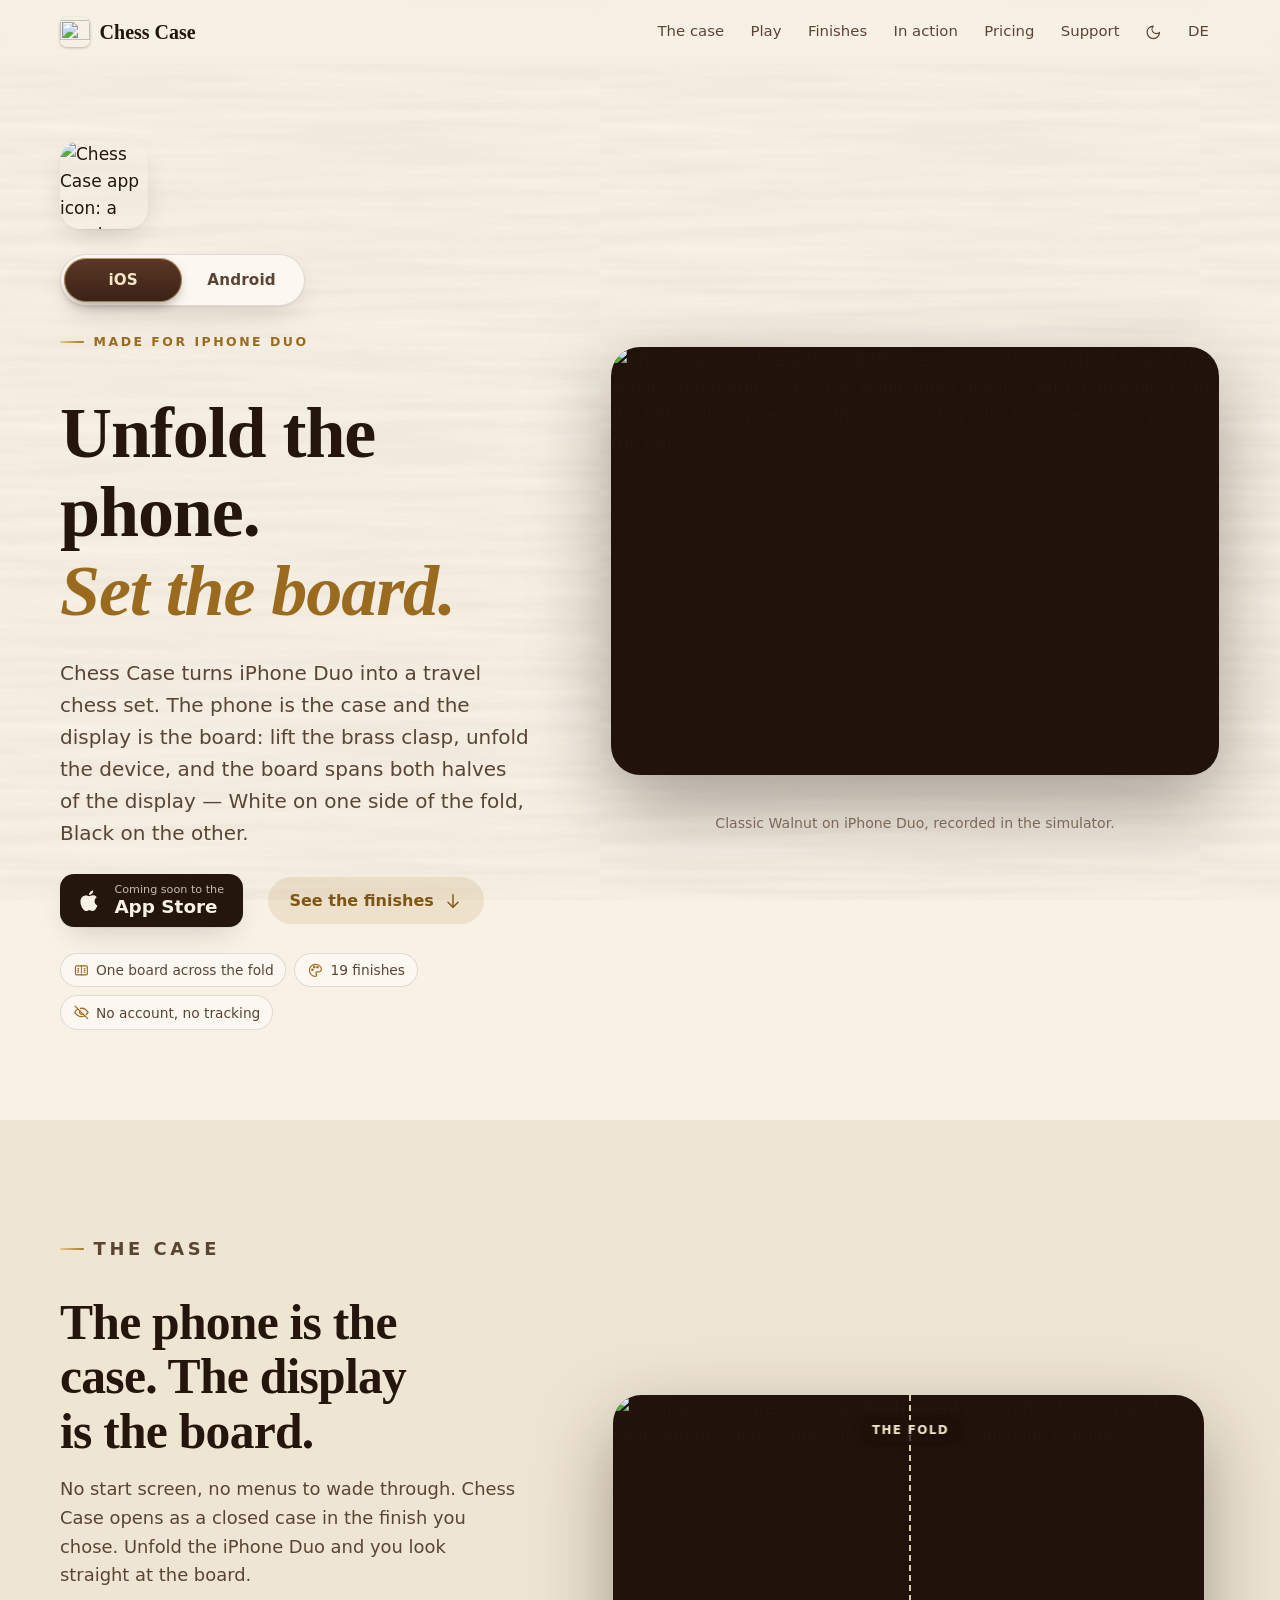
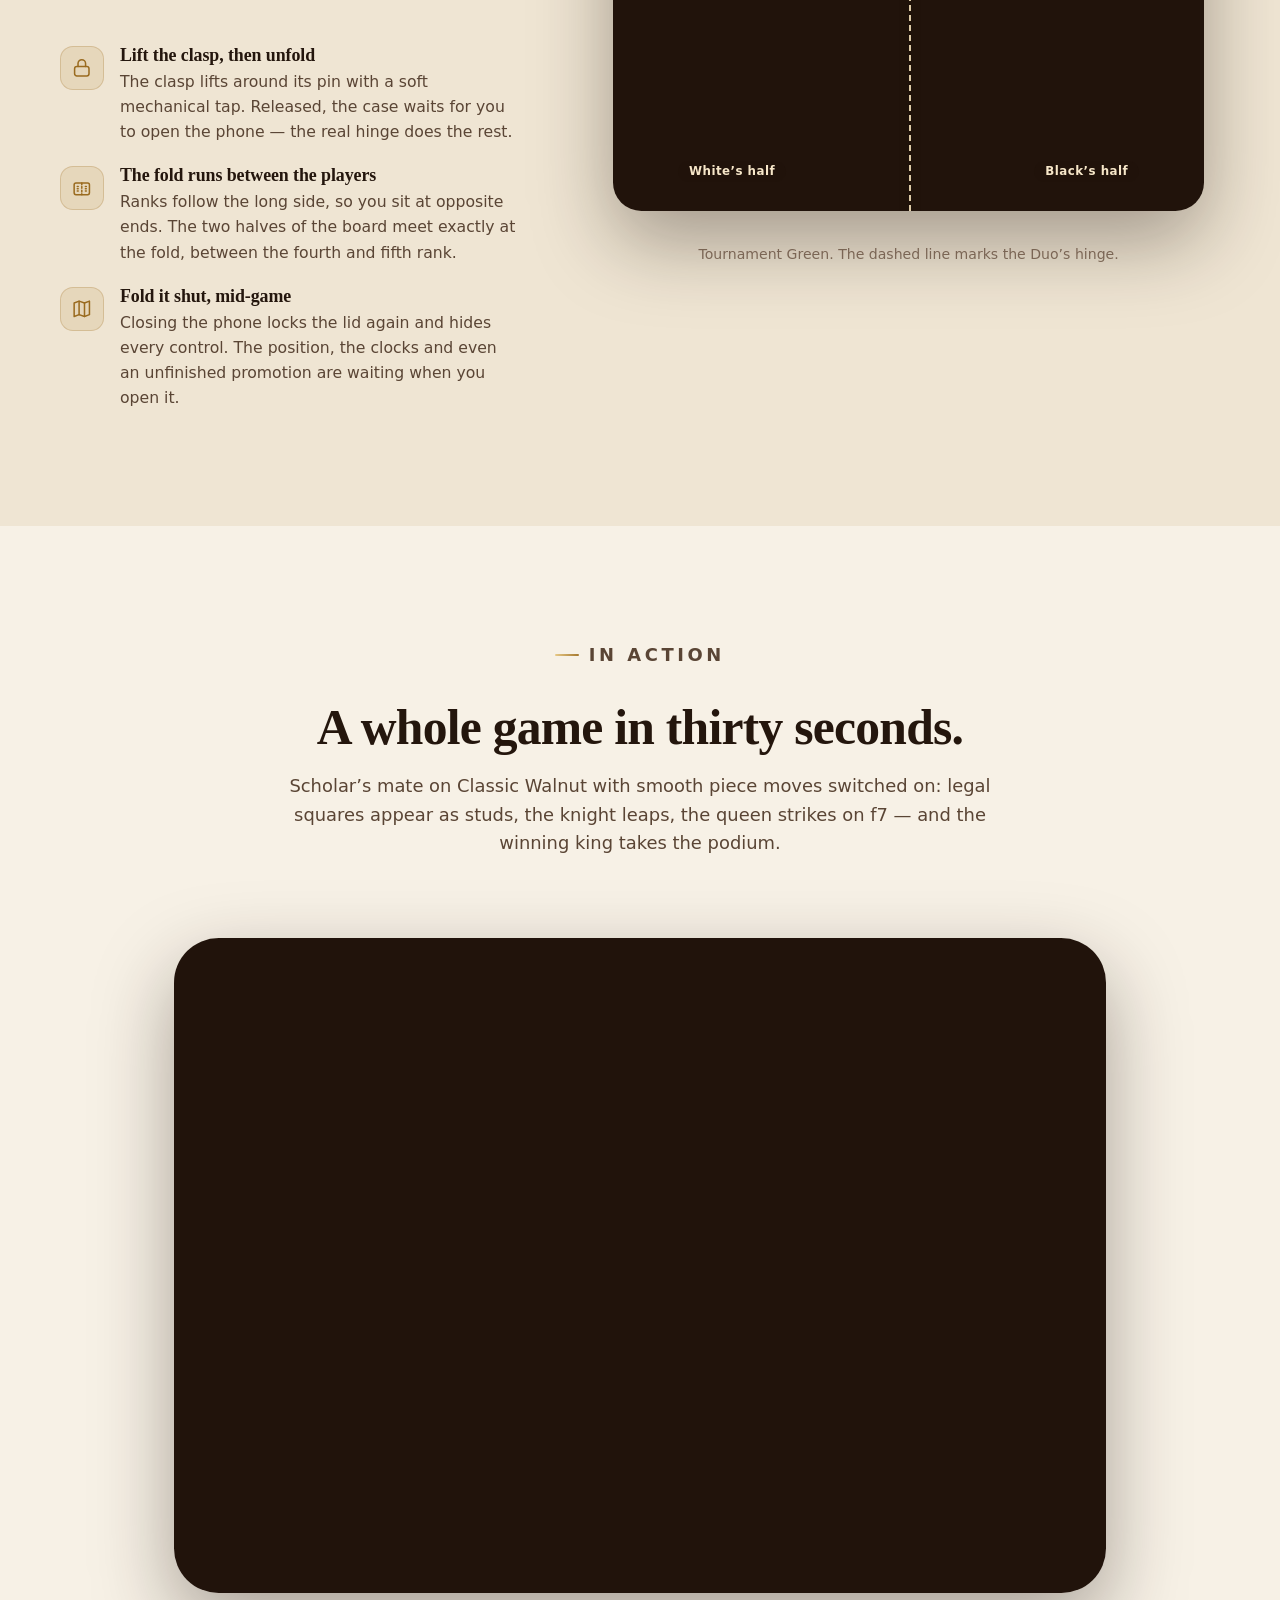
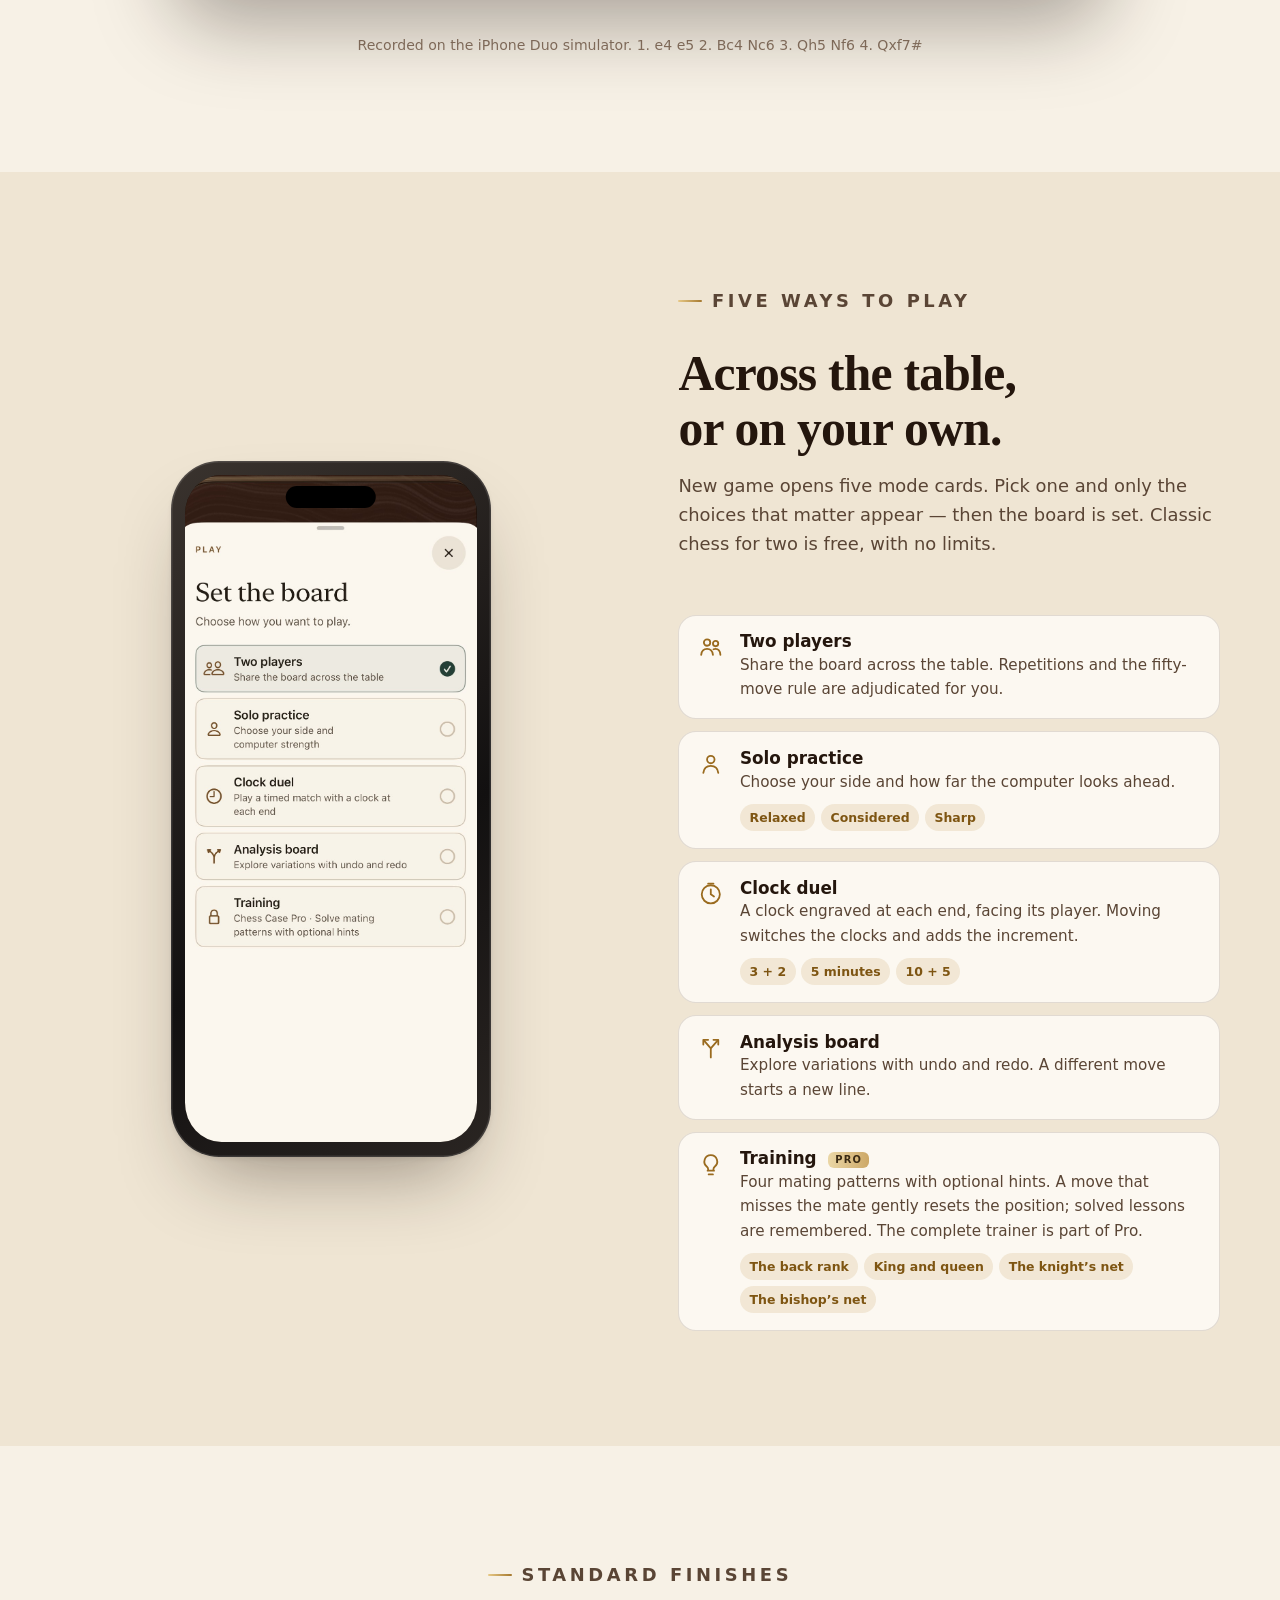
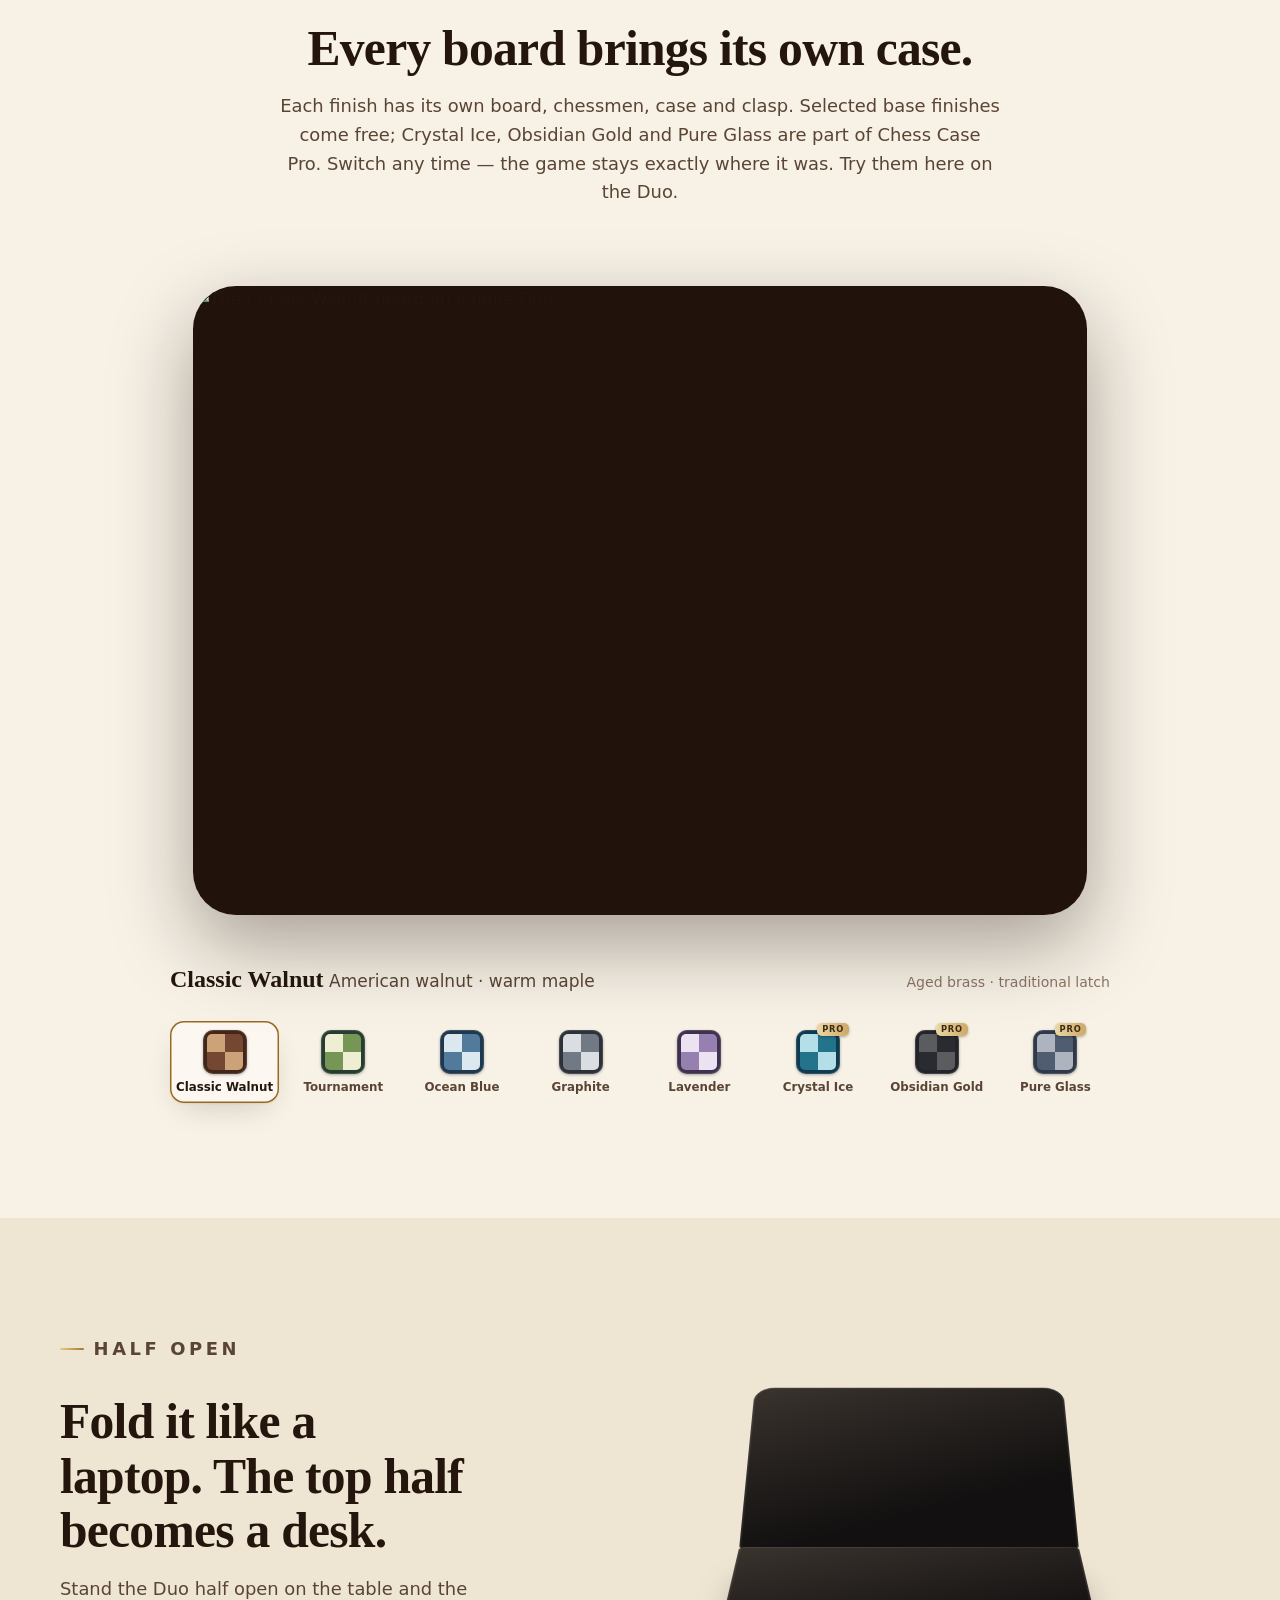
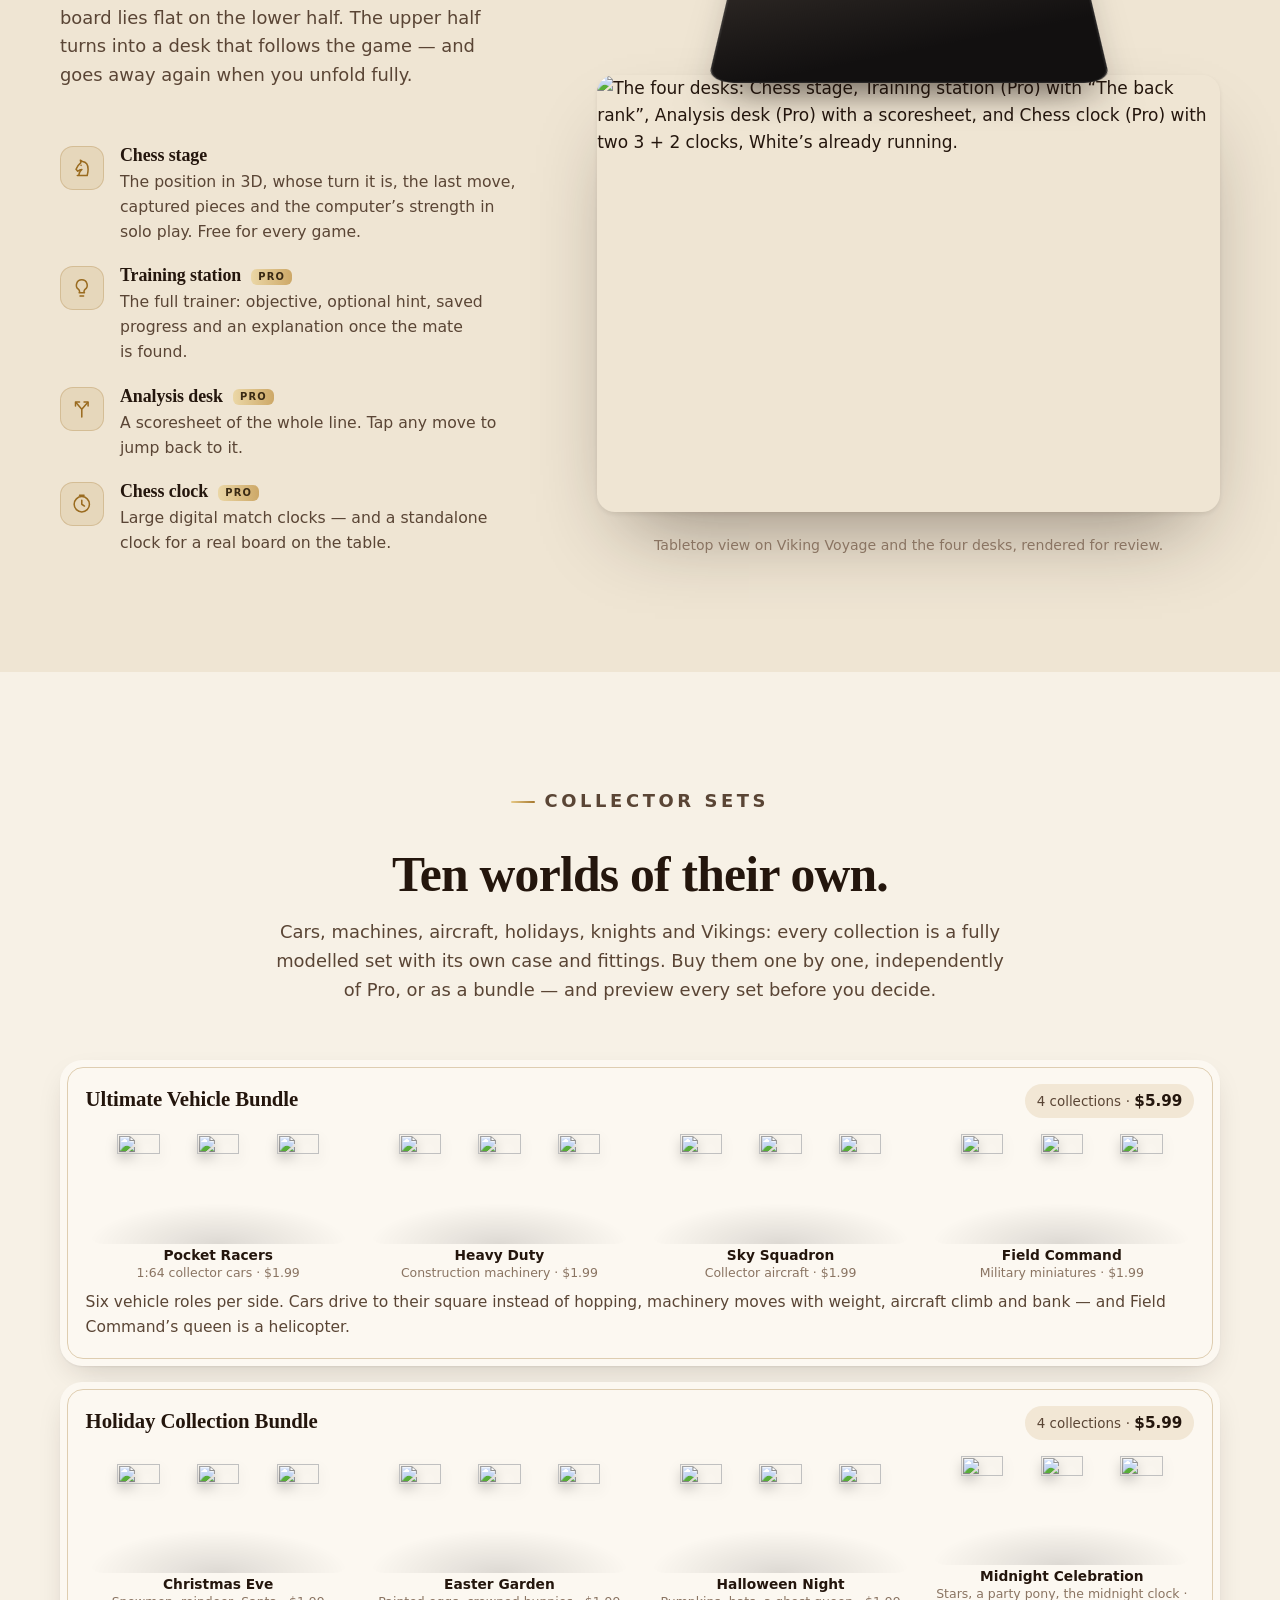
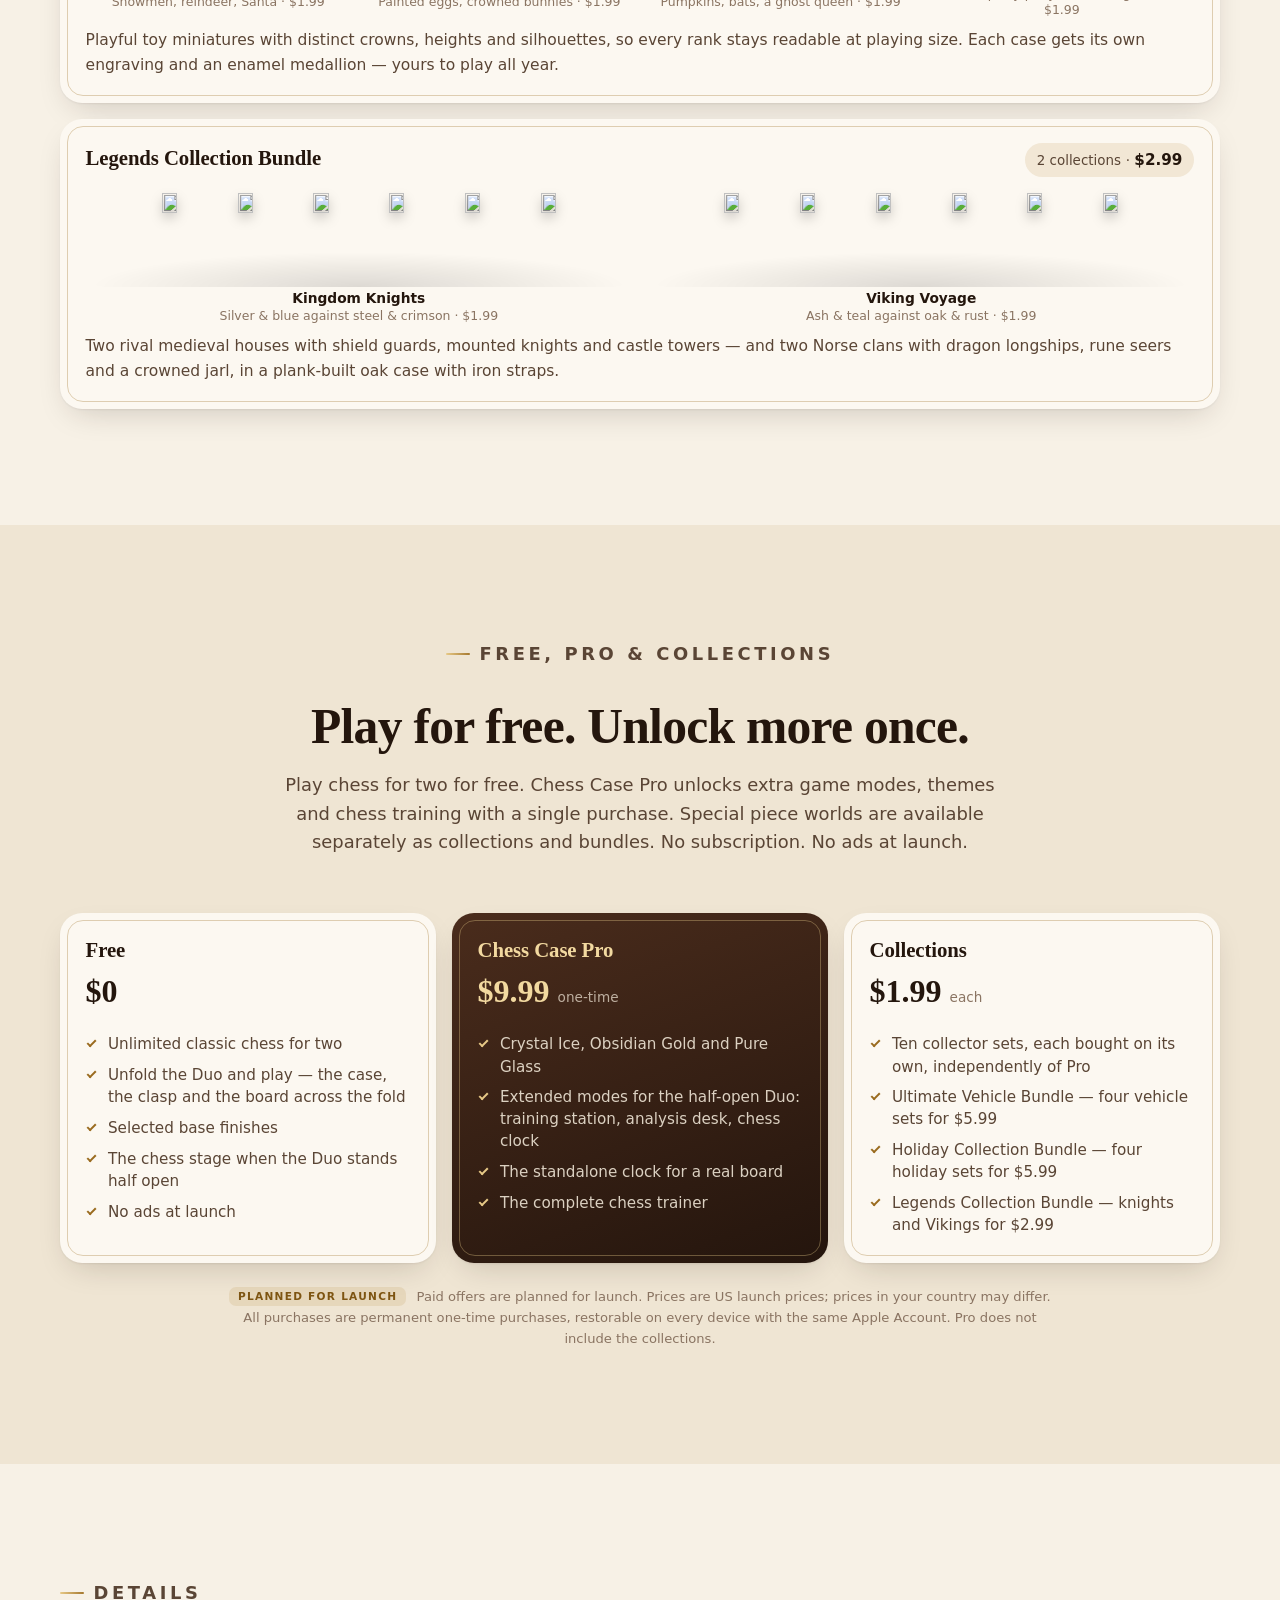
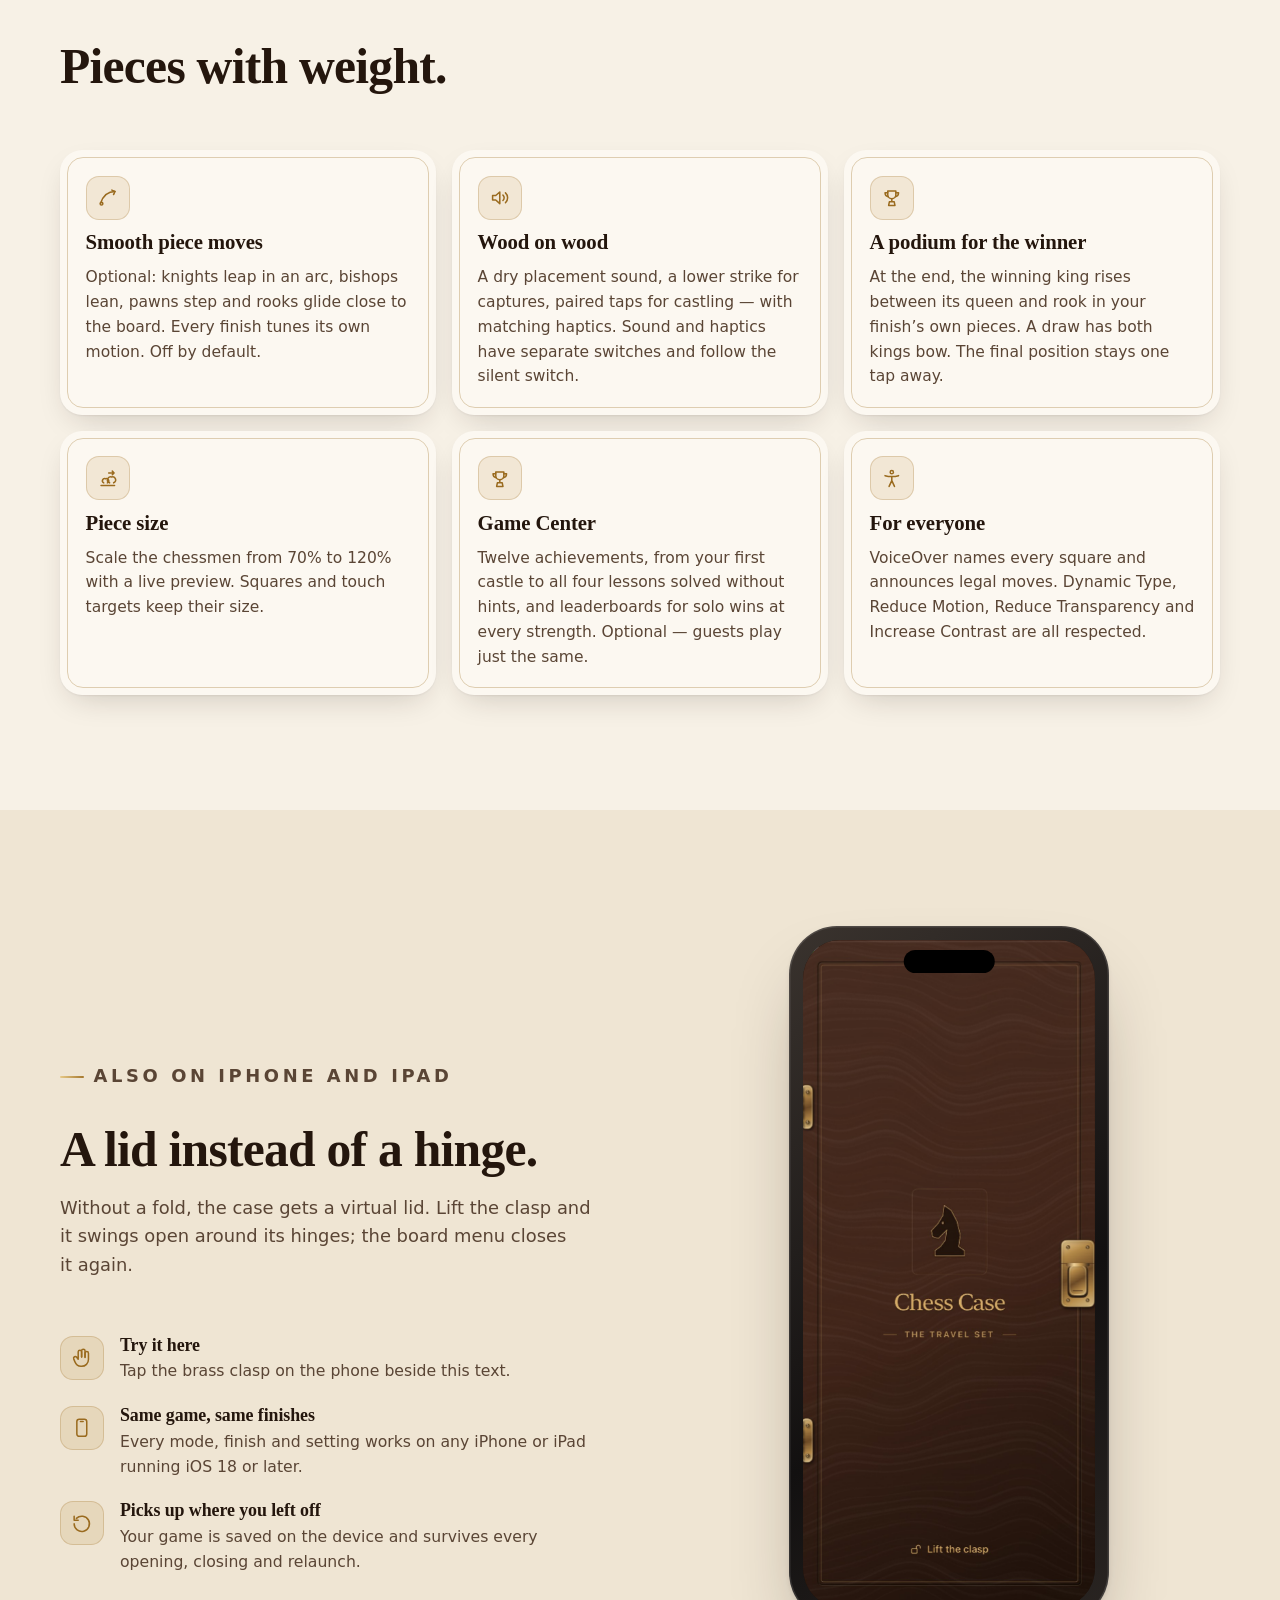
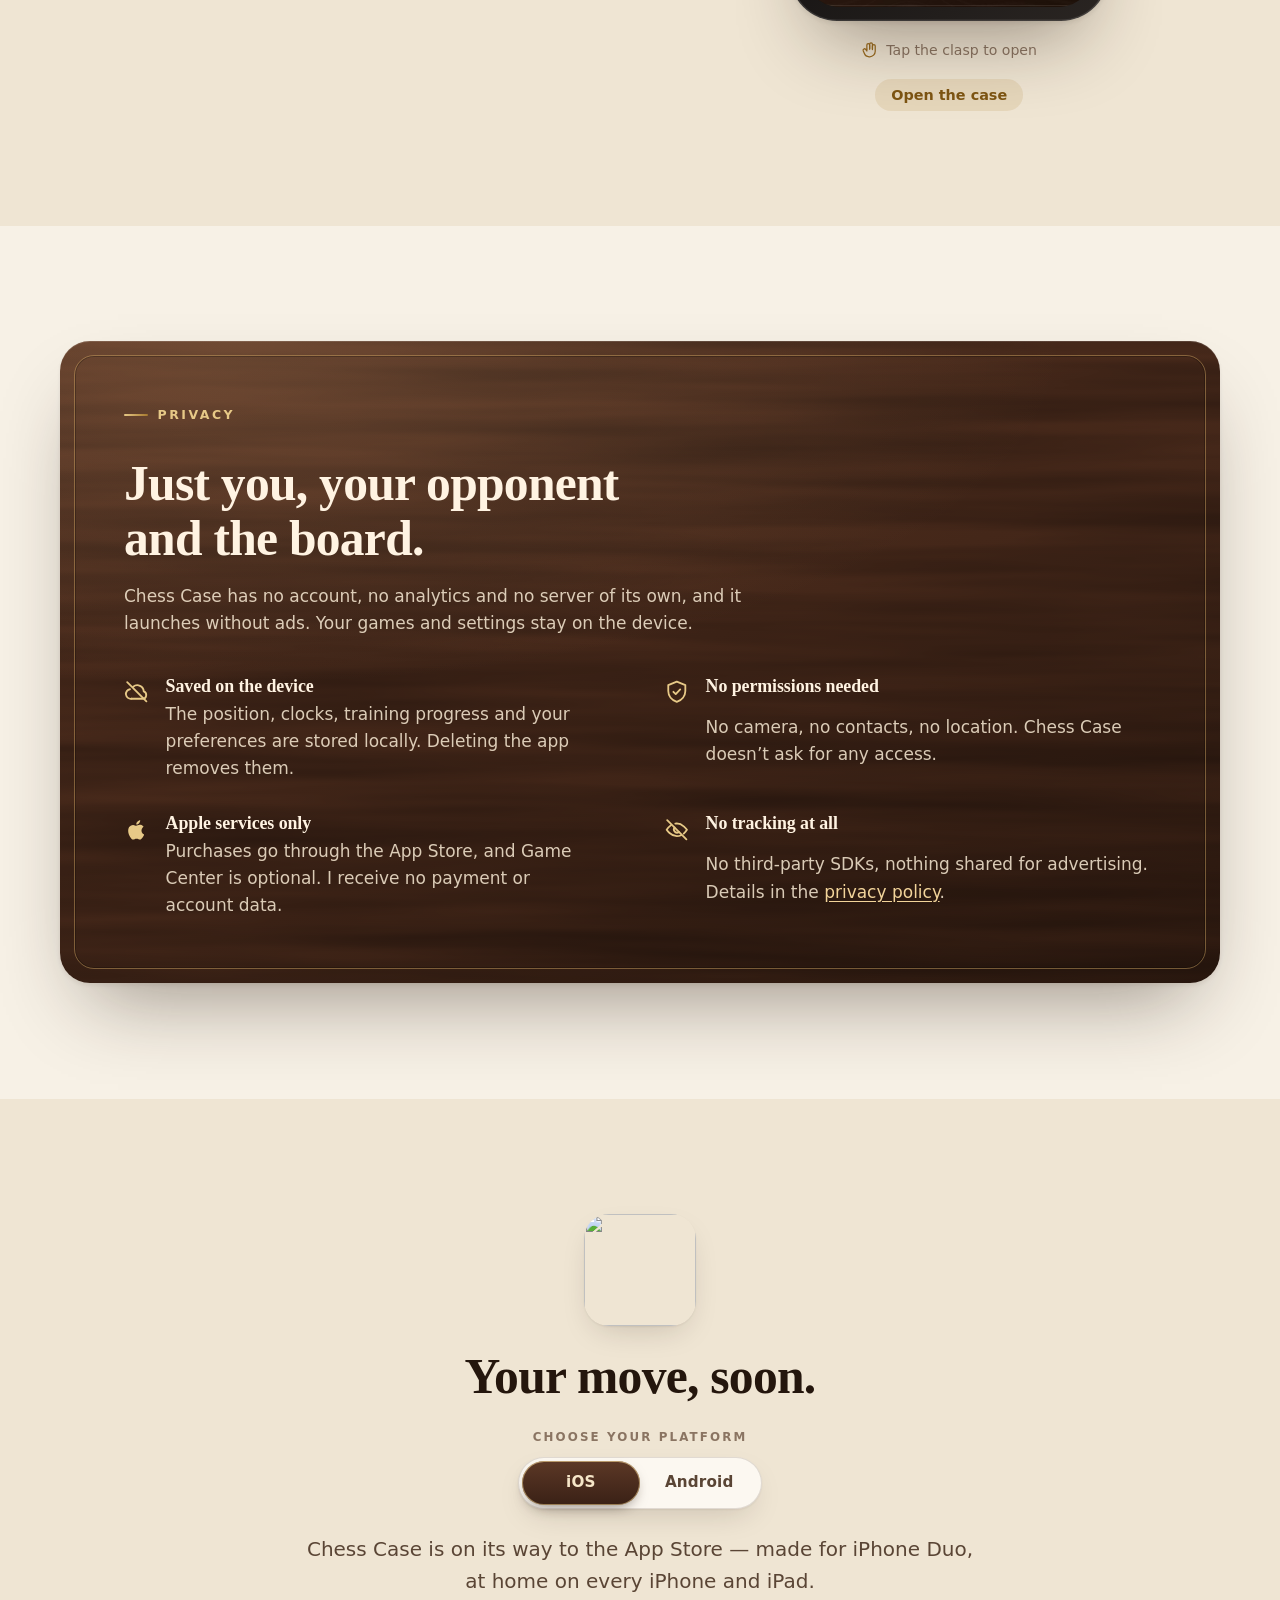
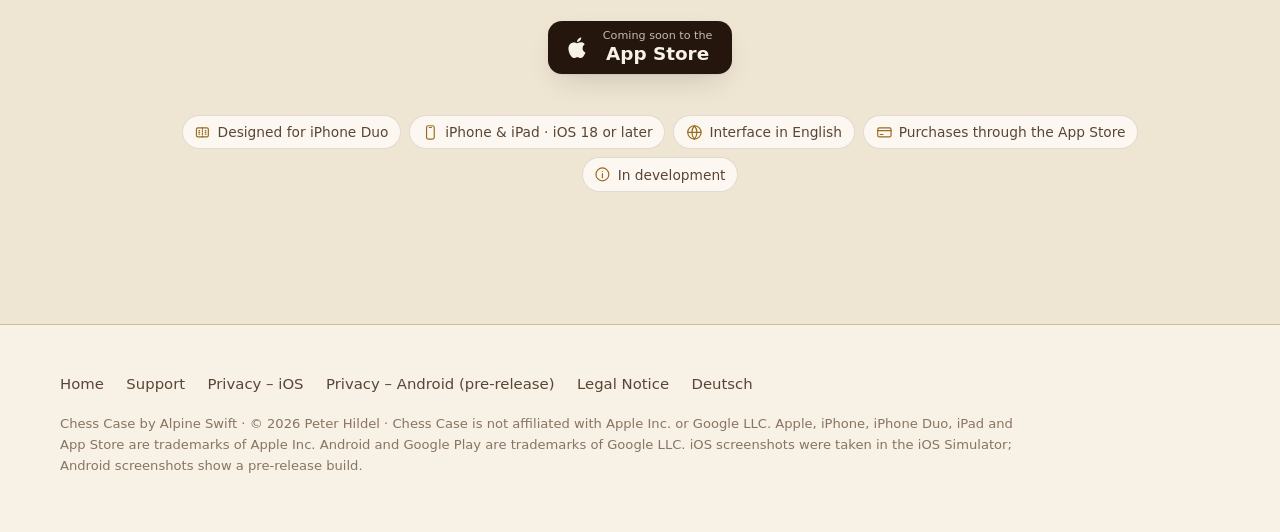
==== commit 95191731: "Add Android to the site with an iOS/Android platform switcher The landing pages now present both app" ====
--- a/index.html
+++ b/index.html
@@ -3,20 +3,42 @@
 <head>
   <meta charset="UTF-8">
   <meta name="viewport" content="width=device-width, initial-scale=1.0">
-  <title>Chess Case — A travel chess set for iPhone Duo</title>
-  <meta name="description" content="Chess Case turns iPhone Duo into a travel chess set: lift the clasp, unfold the phone, and the board spans both halves of the display. Two players, solo practice, clock duel, analysis and training. Free for two players; Pro and collector sets as one-time purchases. No account, no tracking.">
-  <link rel="alternate" hreflang="en" href="index.html">
-  <link rel="alternate" hreflang="de" href="index-de.html">
-  <link rel="alternate" hreflang="x-default" href="index.html">
+  <title>Chess Case — A travel chess set for iPhone Duo and Android foldables</title>
+  <meta name="description" content="Chess Case turns a foldable phone into a travel chess set: unfold it and the board is set. Native apps for iPhone Duo, iPhone and iPad, and for Android (in development). Two players, solo practice, clock duel, analysis and training. Free for two players; Pro and collector sets as one-time purchases. No account, no tracking.">
+  <link rel="canonical" href="https://v4ulthunt3r.github.io/ChessCase/">
+  <link rel="alternate" hreflang="en" href="https://v4ulthunt3r.github.io/ChessCase/">
+  <link rel="alternate" hreflang="de" href="https://v4ulthunt3r.github.io/ChessCase/index-de.html">
+  <link rel="alternate" hreflang="x-default" href="https://v4ulthunt3r.github.io/ChessCase/">
   <meta name="theme-color" content="#F7F1E6" media="(prefers-color-scheme: light)">
   <meta name="theme-color" content="#170F0A" media="(prefers-color-scheme: dark)">
   <meta property="og:type" content="website">
-  <meta property="og:title" content="Chess Case — A travel chess set for iPhone Duo">
-  <meta property="og:description" content="Unfold your iPhone Duo and the chess case opens with it. The board spans both halves of the display.">
-  <meta property="og:image" content="assets/img/og-image.jpg">
-  <meta property="og:locale" content="en">
-  <meta property="og:locale:alternate" content="de">
+  <meta property="og:site_name" content="Chess Case">
+  <meta property="og:url" content="https://v4ulthunt3r.github.io/ChessCase/">
+  <meta property="og:title" content="Chess Case — A travel chess set for iPhone Duo and Android foldables">
+  <meta property="og:description" content="Unfold the phone and the chess case opens with it. Native on iOS, coming to Android.">
+  <meta property="og:image" content="https://v4ulthunt3r.github.io/ChessCase/assets/img/og-image.jpg">
+  <meta property="og:image:alt" content="Chess Case on the unfolded iPhone Duo: a walnut and maple board across the whole inner display.">
+  <meta property="og:locale" content="en_US">
+  <meta property="og:locale:alternate" content="de_DE">
   <meta name="twitter:card" content="summary_large_image">
+  <meta name="twitter:title" content="Chess Case — A travel chess set for iPhone Duo and Android foldables">
+  <meta name="twitter:description" content="Unfold the phone and the chess case opens with it. Native on iOS, coming to Android.">
+  <meta name="twitter:image" content="https://v4ulthunt3r.github.io/ChessCase/assets/img/og-image.jpg">
+  <script type="application/ld+json">
+  {
+    "@context": "https://schema.org",
+    "@type": "SoftwareApplication",
+    "name": "Chess Case",
+    "url": "https://v4ulthunt3r.github.io/ChessCase/",
+    "image": "https://v4ulthunt3r.github.io/ChessCase/assets/icon-512.png",
+    "description": "A travel chess set for foldable phones: unfold the phone and the board is set. Two players, solo practice, clock duel, analysis and training.",
+    "applicationCategory": "GameApplication",
+    "applicationSubCategory": "Chess",
+    "operatingSystem": "iOS 18 or later; Android 8.0 or later (in development)",
+    "publisher": { "@type": "Organization", "name": "Alpine Swift" },
+    "author": { "@type": "Person", "name": "Peter Hildel" }
+  }
+  </script>
   <link rel="icon" href="assets/favicon-64.png" sizes="64x64" type="image/png">
   <link rel="icon" href="assets/favicon-32.png" sizes="32x32" type="image/png">
   <link rel="apple-touch-icon" href="assets/apple-touch-icon.png">
@@ -29,7 +51,9 @@
       } catch (e) {}
     })();
   </script>
-  <link rel="stylesheet" href="assets/landing.css?v=4">
+  <script src="assets/platforms.js?v=1"></script>
+  <noscript><style>.platform-pick { display: none; }</style></noscript>
+  <link rel="stylesheet" href="assets/landing.css?v=5">
 </head>
 <body>
 <a class="skip" href="#main">Skip to content</a>
@@ -51,10 +75,11 @@
       <button id="theme-toggle" class="icon-btn" type="button" aria-label="Switch between light and dark" aria-pressed="false">
         <svg class="ico" id="theme-icon" aria-hidden="true"><use href="assets/icons.svg#i-moon"/></svg>
       </button>
-      <a class="nav-link" href="index-de.html" hreflang="de" lang="de">DE</a>
+      <a class="nav-link" href="index-de.html" hreflang="de" lang="de" data-keep-platform>DE</a>
     </div>
   </div>
 </nav>
+<p class="sr-only" id="platform-live" aria-live="polite"></p>
 
 <main id="main">
 
@@ -63,38 +88,77 @@
     <div class="wrap hero-grid">
       <div class="hero-copy">
         <img class="hero-icon" src="assets/icon-512.png" alt="Chess Case app icon: a maple and a walnut knight facing each other across a brass hinge" width="88" height="88">
-        <p class="eyebrow">Made for iPhone Duo</p>
+        <div class="platform-pick">
+          <div class="platform-switch" role="group" aria-label="Platform">
+            <button type="button" data-set-platform="ios" aria-pressed="true">iOS</button>
+            <button type="button" data-set-platform="android" aria-pressed="false">Android</button>
+          </div>
+        </div>
+        <p class="eyebrow"><span class="platform-stack">
+          <span data-variant="ios">Made for iPhone Duo</span>
+          <span data-variant="android">Made for Android foldables</span>
+        </span></p>
         <h1>Unfold the phone.<br><span class="accent">Set the board.</span></h1>
-        <p class="lede">
-          Chess Case turns iPhone Duo into a travel chess set. The phone is the case and the
-          display is the board: lift the brass clasp, unfold the device, and the board spans
-          both halves of the display — White on one side of the fold, Black on the other.
+        <p class="lede platform-stack">
+          <span data-variant="ios">
+            Chess Case turns iPhone Duo into a travel chess set. The phone is the case and the
+            display is the board: lift the brass clasp, unfold the device, and the board spans
+            both halves of the display — White on one side of the fold, Black on the other.
+          </span>
+          <span data-variant="android">
+            Chess Case turns a foldable Android phone into a travel chess set. Folded shut, the
+            cover display is the lid of the case; unfold the phone and you look straight at the
+            board. On other Android phones, a virtual clasp opens the case.
+          </span>
         </p>
         <div class="btn-row">
-          <span class="store-badge" aria-label="Coming soon to the App Store">
-            <svg class="ico" aria-hidden="true"><use href="assets/icons.svg#i-apple"/></svg>
-            <span><small>Coming soon to the</small><b>App Store</b></span>
+          <span class="platform-stack">
+            <span class="store-badge" data-store="ios" data-variant="ios" aria-label="Coming soon to the App Store">
+              <svg class="ico" aria-hidden="true"><use href="assets/icons.svg#i-apple"/></svg>
+              <span><small>Coming soon to the</small><b>App Store</b></span>
+            </span>
+            <span class="store-badge" data-store="android" data-variant="android" aria-label="Coming soon to Google Play">
+              <svg class="ico" aria-hidden="true"><use href="assets/icons.svg#i-store"/></svg>
+              <span><small>Coming soon to</small><b>Google Play</b></span>
+            </span>
           </span>
           <a class="btn btn-secondary" href="#finishes">
             See the finishes
             <svg class="ico" aria-hidden="true"><use href="assets/icons.svg#i-arrow-down"/></svg>
           </a>
         </div>
-        <div class="pill-row">
-          <span class="pill"><svg class="ico" aria-hidden="true"><use href="assets/icons.svg#i-hinge"/></svg> One board across the fold</span>
-          <span class="pill"><svg class="ico" aria-hidden="true"><use href="assets/icons.svg#i-palette"/></svg> 19 finishes</span>
-          <span class="pill"><svg class="ico" aria-hidden="true"><use href="assets/icons.svg#i-eye-off"/></svg> No account, no tracking</span>
-        </div>
-      </div>
-
-      <figure class="hero-figure">
-        <div class="duo">
-          <div class="screen">
-            <img src="assets/img/duo-walnut.jpg" alt="Chess Case on the unfolded iPhone Duo: a Classic Walnut board in walnut and maple spans the whole inner display, with maple pieces on the left, walnut pieces on the right and “White to move” engraved in the rail." width="1800" height="1266">
-          </div>
-        </div>
-        <figcaption>Classic Walnut on iPhone Duo, recorded in the simulator.</figcaption>
-      </figure>
+        <div class="platform-stack">
+          <div class="pill-row" data-variant="ios">
+            <span class="pill"><svg class="ico" aria-hidden="true"><use href="assets/icons.svg#i-hinge"/></svg> One board across the fold</span>
+            <span class="pill"><svg class="ico" aria-hidden="true"><use href="assets/icons.svg#i-palette"/></svg> 19 finishes</span>
+            <span class="pill"><svg class="ico" aria-hidden="true"><use href="assets/icons.svg#i-eye-off"/></svg> No account, no tracking</span>
+          </div>
+          <div class="pill-row" data-variant="android">
+            <span class="pill"><svg class="ico" aria-hidden="true"><use href="assets/icons.svg#i-foldable"/></svg> Opens with the hinge</span>
+            <span class="pill"><svg class="ico" aria-hidden="true"><use href="assets/icons.svg#i-palette"/></svg> 19 finishes</span>
+            <span class="pill"><svg class="ico" aria-hidden="true"><use href="assets/icons.svg#i-eye-off"/></svg> No account, no tracking</span>
+          </div>
+        </div>
+      </div>
+
+      <div class="platform-stack">
+        <figure class="hero-figure" data-variant="ios">
+          <div class="duo">
+            <div class="screen">
+              <img src="assets/img/duo-walnut.jpg" alt="Chess Case on the unfolded iPhone Duo: a Classic Walnut board in walnut and maple spans the whole inner display, with maple pieces on the left, walnut pieces on the right and “White to move” engraved in the rail." width="1800" height="1266">
+            </div>
+          </div>
+          <figcaption>Classic Walnut on iPhone Duo, recorded in the simulator.</figcaption>
+        </figure>
+        <figure class="hero-figure" data-variant="android">
+          <div class="fold">
+            <div class="screen">
+              <img src="assets/img/android/en/fold-inner.jpg" alt="Chess Case for Android on the inner display of a foldable: a Classic Walnut board with files a to h and ranks 1 to 8 after a few opening moves, “White to move” below it and a Menu button above." width="1200" height="1200" fetchpriority="low">
+            </div>
+          </div>
+          <figcaption>Classic Walnut on an Android foldable · pre-release build.</figcaption>
+        </figure>
+      </div>
     </div>
   </section>
 
@@ -105,12 +169,33 @@
         <div class="section-head">
           <p class="eyebrow">The case</p>
           <h2>The phone is the case. The display is the board.</h2>
-          <p>
+          <p data-only="ios">
             No start screen, no menus to wade through. Chess Case opens as a closed case
             in the finish you chose. Unfold the iPhone Duo and you look straight at the board.
           </p>
-        </div>
-        <ul class="feature-list">
+          <p data-only="android">
+            No start screen, no menus to wade through. Chess Case opens as a closed case.
+            On a foldable, unfold the phone and you look straight at the board.
+          </p>
+        </div>
+        <ul class="feature-list" data-only="android">
+          <li>
+            <span class="badge"><svg class="ico" aria-hidden="true"><use href="assets/icons.svg#i-lock"/></svg></span>
+            <h3>The cover display is the lid</h3>
+            <p>Folded shut, the outer display shows only the closed case — no board, no menu. Tapping the clasp won’t open it; the phone itself is the way in.</p>
+          </li>
+          <li>
+            <span class="badge"><svg class="ico" aria-hidden="true"><use href="assets/icons.svg#i-foldable"/></svg></span>
+            <h3>Unfold to play</h3>
+            <p>On foldables whose hinge sensor is available to apps, opening the phone opens the case, and the board fills the inner display.</p>
+          </li>
+          <li>
+            <span class="badge"><svg class="ico" aria-hidden="true"><use href="assets/icons.svg#i-fold"/></svg></span>
+            <h3>Fold it shut, mid-game</h3>
+            <p>Closing the phone pauses the game and the clocks. Unfold it again and play resumes where it stopped; a game you paused yourself stays paused.</p>
+          </li>
+        </ul>
+        <ul class="feature-list" data-only="ios">
           <li>
             <span class="badge"><svg class="ico" aria-hidden="true"><use href="assets/icons.svg#i-lock"/></svg></span>
             <h3>Lift the clasp, then unfold</h3>
@@ -128,7 +213,21 @@
           </li>
         </ul>
       </div>
-      <figure class="reveal" style="margin:0">
+      <figure class="reveal fold-pair" data-only="android">
+        <div class="phone android cover">
+          <div class="screen">
+            <img src="assets/img/android/en/fold-cover.jpg" alt="The cover display of a folded Android phone: the closed walnut case with brass hinges on the left, a brass clasp on the right, an engraved knight, “Chess Case” and “Unfold the phone to play”." width="750" height="1200" loading="lazy" decoding="async">
+          </div>
+          <span class="punch" aria-hidden="true"></span>
+        </div>
+        <div class="fold wide">
+          <div class="screen">
+            <img src="assets/img/android/en/fold-wide.jpg" alt="A game on the unfolded inner display of a wider foldable, in landscape: the Classic Walnut board on the left, “White to move”, Pause and Move history on the right." width="1440" height="1080" loading="lazy" decoding="async">
+          </div>
+        </div>
+        <figcaption class="fig-note">Closed and open · pre-release build for Android.</figcaption>
+      </figure>
+      <figure class="reveal" style="margin:0" data-only="ios">
         <div class="duo">
           <div class="screen">
             <img src="assets/img/duo-tournament.jpg" alt="A game in progress on the Tournament Green finish: ivory and sage squares across both halves of the iPhone Duo display." width="1800" height="1266" loading="lazy">
@@ -147,10 +246,13 @@
     <div class="wrap">
       <div class="section-head center reveal">
         <p class="eyebrow">In action</p>
-        <h2>A whole game in thirty seconds.</h2>
-        <p>Scholar’s mate on Classic Walnut with smooth piece moves switched on: legal squares appear as studs, the knight leaps, the queen strikes on f7 — and the winning king takes the podium.</p>
-      </div>
-      <figure class="reveal game-figure">
+        <h2 data-only="ios">A whole game in thirty seconds.</h2>
+        <p data-only="ios">Scholar’s mate on Classic Walnut with smooth piece moves switched on: legal squares appear as studs, the knight leaps, the queen strikes on f7 — and the winning king takes the podium.</p>
+        <h2 data-only="android">A first look at Android.</h2>
+        <p data-only="android">Screens from the pre-release build on a phone: two players on Classic Walnut, a clock duel on Tournament Green and the analysis board on Ocean Blue. The app may still change before release.</p>
+      </div>
+      <ul class="gallery reveal" data-only="android" data-gallery="android" role="list" tabindex="0" aria-label="Screens from Chess Case for Android"></ul>
+      <figure class="reveal game-figure" data-only="ios">
         <div class="duo">
           <div class="screen">
             <video src="assets/img/duo-game.mp4" poster="assets/img/duo-game-poster.jpg" autoplay muted loop playsinline preload="metadata" width="1440" height="1012"
@@ -169,9 +271,13 @@
         <div class="section-head">
           <p class="eyebrow">Five ways to play</p>
           <h2>Across the table, or on your own.</h2>
-          <p>
+          <p data-only="ios">
             New game opens five mode cards. Pick one and only the choices that matter appear —
             then the board is set. Classic chess for two is free, with no limits.
+          </p>
+          <p data-only="android">
+            Menu → New game offers five modes: two players on one device, solo against the
+            computer, clock duel, analysis and training. Classic chess for two is free, with no limits.
           </p>
         </div>
         <ul class="modes">
@@ -183,14 +289,16 @@
           <li class="mode">
             <svg class="ico" aria-hidden="true"><use href="assets/icons.svg#i-user"/></svg>
             <h3>Solo practice</h3>
-            <p>Choose your side and how far the computer looks ahead.</p>
-            <div class="chips"><span class="chip">Relaxed</span><span class="chip">Considered</span><span class="chip">Sharp</span></div>
+            <p data-only="ios">Choose your side and how far the computer looks ahead.</p>
+            <p data-only="android">Play the computer at three strengths.</p>
+            <div class="chips" data-only="ios"><span class="chip">Relaxed</span><span class="chip">Considered</span><span class="chip">Sharp</span></div>
           </li>
           <li class="mode">
             <svg class="ico" aria-hidden="true"><use href="assets/icons.svg#i-clock"/></svg>
             <h3>Clock duel</h3>
-            <p>A clock engraved at each end, facing its player. Moving switches the clocks and adds the increment.</p>
-            <div class="chips"><span class="chip">3 + 2</span><span class="chip">5 minutes</span><span class="chip">10 + 5</span></div>
+            <p data-only="ios">A clock engraved at each end, facing its player. Moving switches the clocks and adds the increment.</p>
+            <p data-only="android">Both clocks run below the board; every move switches them over.</p>
+            <div class="chips" data-only="ios"><span class="chip">3 + 2</span><span class="chip">5 minutes</span><span class="chip">10 + 5</span></div>
           </li>
           <li class="mode">
             <svg class="ico" aria-hidden="true"><use href="assets/icons.svg#i-branch"/></svg>
@@ -200,12 +308,22 @@
           <li class="mode">
             <svg class="ico" aria-hidden="true"><use href="assets/icons.svg#i-bulb"/></svg>
             <h3>Training <span class="pro-tag">Pro</span></h3>
-            <p>Four mating patterns with optional hints. A move that misses the mate gently resets the position; solved lessons are remembered. The complete trainer is part of Pro.</p>
-            <div class="chips"><span class="chip">The back rank</span><span class="chip">King and queen</span><span class="chip">The knight’s net</span><span class="chip">The bishop’s net</span></div>
+            <p data-only="ios">Four mating patterns with optional hints. A move that misses the mate gently resets the position; solved lessons are remembered. The complete trainer is part of Pro.</p>
+            <p data-only="android">Four mating patterns to solve, with hints, and your progress kept on the device. Training is part of Pro.</p>
+            <div class="chips" data-only="ios"><span class="chip">The back rank</span><span class="chip">King and queen</span><span class="chip">The knight’s net</span><span class="chip">The bishop’s net</span></div>
           </li>
         </ul>
       </div>
-      <div class="reveal" style="display:grid;justify-items:center">
+      <div class="reveal" style="display:grid;justify-items:center" data-only="android">
+        <div class="phone android">
+          <div class="screen">
+            <img src="assets/img/android/en/phone-clock.jpg" alt="A clock duel in Chess Case for Android: Tournament Green board, “Black to move” and both players’ remaining time below it." width="720" height="1280" loading="lazy" decoding="async">
+          </div>
+          <span class="punch" aria-hidden="true"></span>
+        </div>
+        <p class="fig-note" style="margin-top:1rem">Clock duel · pre-release build for Android.</p>
+      </div>
+      <div class="reveal" style="display:grid;justify-items:center" data-only="ios">
         <div class="phone">
           <div class="screen">
             <img src="assets/img/phone-modes.jpg" alt="The “Set the board” sheet in Chess Case: cards for Two players, Solo practice, Clock duel, Analysis board and Training on ivory paper." width="900" height="1957" loading="lazy">
@@ -222,13 +340,36 @@
       <div class="section-head center reveal">
         <p class="eyebrow">Standard finishes</p>
         <h2>Every board brings its own case.</h2>
-        <p>
+        <p data-only="ios">
           Each finish has its own board, chessmen, case and clasp. Selected base finishes come
           free; Crystal Ice, Obsidian Gold and Pure Glass are part of Chess Case Pro. Switch any
           time — the game stays exactly where it was. Try them here on the Duo.
         </p>
-      </div>
-      <div class="finish-stage reveal" data-finishes>
+        <p data-only="android">
+          Nine standard finishes, each with its own board and chessmen, plus the ten collector
+          sets below. Every finish can be previewed in the theme collection before you choose it.
+        </p>
+      </div>
+      <div class="finish-android reveal" data-only="android">
+        <div class="phone android">
+          <div class="screen">
+            <img src="assets/img/android/en/phone-finishes.jpg" alt="The theme collection in Chess Case for Android: a list of finishes with board previews — Classic Walnut (free, active), Tournament Green and Ocean Blue (free), Smoked Oak, Graphite, Lavender and Crystal Ice (Pro, locked)." width="720" height="1280" loading="lazy" decoding="async">
+          </div>
+          <span class="punch" aria-hidden="true"></span>
+        </div>
+        <div class="groups">
+          <div>
+            <h3>Free</h3>
+            <div class="chips"><span class="chip">Classic Walnut</span><span class="chip">Tournament Green</span><span class="chip">Ocean Blue</span></div>
+          </div>
+          <div>
+            <h3>With Chess Case Pro <span class="pro-tag">Pro</span></h3>
+            <div class="chips"><span class="chip">Smoked Oak</span><span class="chip">Graphite</span><span class="chip">Lavender</span><span class="chip">Crystal Ice</span><span class="chip">Obsidian Gold</span><span class="chip">Pure Glass</span></div>
+          </div>
+          <p class="fig-note" style="text-align:left">Theme collection · pre-release build for Android.</p>
+        </div>
+      </div>
+      <div class="finish-stage reveal" data-finishes data-only="ios">
         <div class="duo">
           <div class="screen">
             <img class="on" data-key="walnut" src="assets/img/duo-walnut.jpg" alt="The Classic Walnut board on iPhone Duo." width="1800" height="1266" loading="lazy">
@@ -282,13 +423,36 @@
       <div class="reveal">
         <div class="section-head">
           <p class="eyebrow">Half open</p>
-          <h2>Fold it like a laptop. The top half becomes a desk.</h2>
-          <p>
+          <h2 data-only="ios">Fold it like a laptop. The top half becomes a desk.</h2>
+          <p data-only="ios">
             Stand the Duo half open on the table and the board lies flat on the lower half. The upper
             half turns into a desk that follows the game — and goes away again when you unfold fully.
           </p>
-        </div>
-        <ul class="feature-list">
+          <h2 data-only="android">Fold it like a laptop. The board lies flat.</h2>
+          <p data-only="android">
+            Stand a foldable half open with the fold running across, and Chess Case switches to the
+            tabletop view by itself: the board lies on the lower half, the upper half shows the game.
+            On any phone you can also pick the view by hand.
+          </p>
+        </div>
+        <ul class="feature-list" data-only="android">
+          <li>
+            <span class="badge"><svg class="ico" aria-hidden="true"><use href="assets/icons.svg#i-knight"/></svg></span>
+            <h3>The game at an angle</h3>
+            <p>The upper half shows the same position in perspective, whose turn it is, the last move and the captured pieces.</p>
+          </li>
+          <li>
+            <span class="badge"><svg class="ico" aria-hidden="true"><use href="assets/icons.svg#i-bulb"/></svg></span>
+            <h3>Hints and analysis tools <span class="pro-tag">Pro</span></h3>
+            <p>Tools for training and analysis on the upper half, while the board stays free below.</p>
+          </li>
+          <li>
+            <span class="badge"><svg class="ico" aria-hidden="true"><use href="assets/icons.svg#i-clock"/></svg></span>
+            <h3>Chess clock <span class="pro-tag">Pro</span></h3>
+            <p>A separate chess clock for a real board on the table.</p>
+          </li>
+        </ul>
+        <ul class="feature-list" data-only="ios">
           <li>
             <span class="badge"><svg class="ico" aria-hidden="true"><use href="assets/icons.svg#i-knight"/></svg></span>
             <h3>Chess stage</h3>
@@ -311,7 +475,15 @@
           </li>
         </ul>
       </div>
-      <figure class="reveal tabletop-figure">
+      <figure class="reveal tabletop-figure" data-only="android">
+        <div class="fold">
+          <div class="screen">
+            <img src="assets/img/android/en/fold-tabletop.jpg" alt="Tabletop view on an Android foldable: the upper half shows the Classic Walnut board in perspective with “White to move”, the last move and captured pieces; the flat board lies on the lower half." width="1200" height="1200" loading="lazy" decoding="async">
+          </div>
+        </div>
+        <figcaption class="fig-note">Tabletop view · pre-release build for Android.</figcaption>
+      </figure>
+      <figure class="reveal tabletop-figure" data-only="ios">
         <div class="tt" role="img" aria-label="Tabletop view on Viking Voyage: the upper half shows the chess stage with the position in 3D and “Black to move · Last move e4”, the lower half shows the flat board.">
           <div class="tt-half tt-top"></div>
           <div class="tt-half tt-bottom"></div>
@@ -336,61 +508,61 @@
       </div>
       <div class="collections">
         <article class="collection wide reveal">
-          <header><h3>Ultimate Vehicle Bundle</h3><span class="price-pill">4 collections · <b>$5.99</b></span></header>
+          <header><h3>Ultimate Vehicle Bundle</h3><span class="price-pill">4 collections<span data-only="ios"> · <b>$5.99</b></span></span></header>
           <div class="holiday-grid">
             <figure><div class="lineup vehicles">
                 <img src="assets/pieces/racers-white-pawn.webp" alt="" width="240" height="240" loading="lazy">
                 <img src="assets/pieces/racers-black-rook.webp" alt="" width="240" height="240" loading="lazy">
                 <img src="assets/pieces/racers-white-queen.webp" alt="" width="240" height="240" loading="lazy">
-              </div><figcaption>Pocket Racers<small>1:64 collector cars · $1.99</small></figcaption></figure>
+              </div><figcaption>Pocket Racers<small>1:64 collector cars<span data-only="ios"> · $1.99</span></small></figcaption></figure>
             <figure><div class="lineup vehicles">
                 <img src="assets/pieces/heavyDuty-white-pawn.webp" alt="" width="240" height="240" loading="lazy">
                 <img src="assets/pieces/heavyDuty-black-rook.webp" alt="" width="240" height="240" loading="lazy">
                 <img src="assets/pieces/heavyDuty-white-queen.webp" alt="" width="240" height="240" loading="lazy">
-              </div><figcaption>Heavy Duty<small>Construction machinery · $1.99</small></figcaption></figure>
+              </div><figcaption>Heavy Duty<small>Construction machinery<span data-only="ios"> · $1.99</span></small></figcaption></figure>
             <figure><div class="lineup vehicles">
                 <img src="assets/pieces/skySquadron-white-pawn.webp" alt="" width="240" height="240" loading="lazy">
                 <img src="assets/pieces/skySquadron-black-knight.webp" alt="" width="240" height="240" loading="lazy">
                 <img src="assets/pieces/skySquadron-white-queen.webp" alt="" width="240" height="240" loading="lazy">
-              </div><figcaption>Sky Squadron<small>Collector aircraft · $1.99</small></figcaption></figure>
+              </div><figcaption>Sky Squadron<small>Collector aircraft<span data-only="ios"> · $1.99</span></small></figcaption></figure>
             <figure><div class="lineup vehicles">
                 <img src="assets/pieces/fieldCommand-white-pawn.webp" alt="" width="240" height="240" loading="lazy">
                 <img src="assets/pieces/fieldCommand-black-rook.webp" alt="" width="240" height="240" loading="lazy">
                 <img src="assets/pieces/fieldCommand-white-queen.webp" alt="" width="240" height="240" loading="lazy">
-              </div><figcaption>Field Command<small>Military miniatures · $1.99</small></figcaption></figure>
+              </div><figcaption>Field Command<small>Military miniatures<span data-only="ios"> · $1.99</span></small></figcaption></figure>
           </div>
           <p>Six vehicle roles per side. Cars drive to their square instead of hopping, machinery moves with weight, aircraft climb and bank — and Field Command’s queen is a helicopter.</p>
         </article>
 
         <article class="collection wide reveal">
-          <header><h3>Holiday Collection Bundle</h3><span class="price-pill">4 collections · <b>$5.99</b></span></header>
+          <header><h3>Holiday Collection Bundle</h3><span class="price-pill">4 collections<span data-only="ios"> · <b>$5.99</b></span></span></header>
           <div class="holiday-grid">
             <figure><div class="lineup">
                 <img src="assets/pieces/christmas-white-pawn.webp" alt="" width="240" height="240" loading="lazy">
                 <img src="assets/pieces/christmas-black-knight.webp" alt="" width="240" height="240" loading="lazy">
                 <img src="assets/pieces/christmas-black-king.webp" alt="" width="240" height="240" loading="lazy">
-              </div><figcaption>Christmas Eve<small>Snowmen, reindeer, Santa · $1.99</small></figcaption></figure>
+              </div><figcaption>Christmas Eve<small>Snowmen, reindeer, Santa<span data-only="ios"> · $1.99</span></small></figcaption></figure>
             <figure><div class="lineup">
                 <img src="assets/pieces/easter-white-pawn.webp" alt="" width="240" height="240" loading="lazy">
                 <img src="assets/pieces/easter-black-knight.webp" alt="" width="240" height="240" loading="lazy">
                 <img src="assets/pieces/easter-black-king.webp" alt="" width="240" height="240" loading="lazy">
-              </div><figcaption>Easter Garden<small>Painted eggs, crowned bunnies · $1.99</small></figcaption></figure>
+              </div><figcaption>Easter Garden<small>Painted eggs, crowned bunnies<span data-only="ios"> · $1.99</span></small></figcaption></figure>
             <figure><div class="lineup">
                 <img src="assets/pieces/halloween-white-pawn.webp" alt="" width="240" height="240" loading="lazy">
                 <img src="assets/pieces/halloween-black-knight.webp" alt="" width="240" height="240" loading="lazy">
                 <img src="assets/pieces/halloween-black-king.webp" alt="" width="240" height="240" loading="lazy">
-              </div><figcaption>Halloween Night<small>Pumpkins, bats, a ghost queen · $1.99</small></figcaption></figure>
+              </div><figcaption>Halloween Night<small>Pumpkins, bats, a ghost queen<span data-only="ios"> · $1.99</span></small></figcaption></figure>
             <figure><div class="lineup">
                 <img src="assets/pieces/newYear-white-pawn.webp" alt="" width="240" height="240" loading="lazy">
                 <img src="assets/pieces/newYear-black-knight.webp" alt="" width="240" height="240" loading="lazy">
                 <img src="assets/pieces/newYear-black-king.webp" alt="" width="240" height="240" loading="lazy">
-              </div><figcaption>Midnight Celebration<small>Stars, a party pony, the midnight clock · $1.99</small></figcaption></figure>
+              </div><figcaption>Midnight Celebration<small>Stars, a party pony, the midnight clock<span data-only="ios"> · $1.99</span></small></figcaption></figure>
           </div>
           <p>Playful toy miniatures with distinct crowns, heights and silhouettes, so every rank stays readable at playing size. Each case gets its own engraving and an enamel medallion — yours to play all year.</p>
         </article>
 
         <article class="collection wide reveal">
-          <header><h3>Legends Collection Bundle</h3><span class="price-pill">2 collections · <b>$2.99</b></span></header>
+          <header><h3>Legends Collection Bundle</h3><span class="price-pill">2 collections<span data-only="ios"> · <b>$2.99</b></span></span></header>
           <div class="holiday-grid legends">
             <figure><div class="lineup">
                 <img src="assets/pieces/kingdom-white-pawn.webp" alt="" width="240" height="240" loading="lazy">
@@ -399,7 +571,7 @@
                 <img src="assets/pieces/kingdom-black-rook.webp" alt="" width="240" height="240" loading="lazy">
                 <img src="assets/pieces/kingdom-white-queen.webp" alt="" width="240" height="240" loading="lazy">
                 <img src="assets/pieces/kingdom-black-king.webp" alt="" width="240" height="240" loading="lazy">
-              </div><figcaption>Kingdom Knights<small>Silver &amp; blue against steel &amp; crimson · $1.99</small></figcaption></figure>
+              </div><figcaption>Kingdom Knights<small>Silver &amp; blue against steel &amp; crimson<span data-only="ios"> · $1.99</span></small></figcaption></figure>
             <figure><div class="lineup">
                 <img src="assets/pieces/vikings-white-pawn.webp" alt="" width="240" height="240" loading="lazy">
                 <img src="assets/pieces/vikings-black-knight.webp" alt="" width="240" height="240" loading="lazy">
@@ -407,7 +579,7 @@
                 <img src="assets/pieces/vikings-black-rook.webp" alt="" width="240" height="240" loading="lazy">
                 <img src="assets/pieces/vikings-white-queen.webp" alt="" width="240" height="240" loading="lazy">
                 <img src="assets/pieces/vikings-black-king.webp" alt="" width="240" height="240" loading="lazy">
-              </div><figcaption>Viking Voyage<small>Ash &amp; teal against oak &amp; rust · $1.99</small></figcaption></figure>
+              </div><figcaption>Viking Voyage<small>Ash &amp; teal against oak &amp; rust<span data-only="ios"> · $1.99</span></small></figcaption></figure>
           </div>
           <p>Two rival medieval houses with shield guards, mounted knights and castle towers — and two Norse clans with dragon longships, rune seers and a crowned jarl, in a plank-built oak case with iron straps.</p>
         </article>
@@ -429,34 +601,40 @@
           <p class="plan-price">$0</p>
           <ul>
             <li>Unlimited classic chess for two</li>
-            <li>Unfold the Duo and play — the case, the clasp and the board across the fold</li>
-            <li>Selected base finishes</li>
-            <li>The chess stage when the Duo stands half open</li>
+            <li data-only="ios">Unfold the Duo and play — the case, the clasp and the board across the fold</li>
+            <li data-only="android">Unfold and play — the case opens with the hinge, or with the clasp on other phones</li>
+            <li data-only="ios">Selected base finishes</li>
+            <li data-only="android">Classic Walnut, Tournament Green and Ocean Blue</li>
+            <li data-only="ios">The chess stage when the Duo stands half open</li>
+            <li data-only="android">Solo, clock duel and analysis</li>
             <li>No ads at launch</li>
           </ul>
         </div>
         <div class="plan plan-pro">
           <h3>Chess Case Pro</h3>
-          <p class="plan-price">$9.99 <small>one-time</small></p>
+          <p class="plan-price"><span data-only="ios">$9.99 <small>one-time</small></span><span data-only="android">One-time <small>purchase</small></span></p>
           <ul>
-            <li>Crystal Ice, Obsidian Gold and Pure Glass</li>
-            <li>Extended modes for the half-open Duo: training station, analysis desk, chess clock</li>
+            <li data-only="ios">Crystal Ice, Obsidian Gold and Pure Glass</li>
+            <li data-only="android">Six more finishes: Smoked Oak, Graphite, Lavender, Crystal Ice, Obsidian Gold and Pure Glass</li>
+            <li data-only="ios">Extended modes for the half-open Duo: training station, analysis desk, chess clock</li>
+            <li data-only="android">Tabletop tools for hints and analysis</li>
             <li>The standalone clock for a real board</li>
             <li>The complete chess trainer</li>
           </ul>
         </div>
         <div class="plan">
           <h3>Collections</h3>
-          <p class="plan-price">$1.99 <small>each</small></p>
+          <p class="plan-price"><span data-only="ios">$1.99 <small>each</small></span><span data-only="android">One-time <small>each</small></span></p>
           <ul>
             <li>Ten collector sets, each bought on its own, independently of Pro</li>
-            <li>Ultimate Vehicle Bundle — four vehicle sets for $5.99</li>
-            <li>Holiday Collection Bundle — four holiday sets for $5.99</li>
-            <li>Legends Collection Bundle — knights and Vikings for $2.99</li>
+            <li>Ultimate Vehicle Bundle — four vehicle sets<span data-only="ios"> for $5.99</span></li>
+            <li>Holiday Collection Bundle — four holiday sets<span data-only="ios"> for $5.99</span></li>
+            <li>Legends Collection Bundle — knights and Vikings<span data-only="ios"> for $2.99</span></li>
           </ul>
         </div>
       </div>
-      <p class="plans-note tiny reveal"><span class="tag tag-plan">Planned for launch</span> Paid offers are planned for launch. Prices are US launch prices; prices in your country may differ. All purchases are permanent one-time purchases, restorable on every device with the same Apple Account. Pro does not include the collections.</p>
+      <p class="plans-note tiny reveal" data-only="ios"><span class="tag tag-plan">Planned for launch</span> Paid offers are planned for launch. Prices are US launch prices; prices in your country may differ. All purchases are permanent one-time purchases, restorable on every device with the same Apple Account. Pro does not include the collections.</p>
+      <p class="plans-note tiny reveal" data-only="android"><span class="tag tag-plan">Planned for launch</span> Paid offers are planned for launch. Google Play shows the price in your currency before you buy. All purchases are permanent one-time purchases through Google Play, restorable with the same Google Account. Pro does not include the collections.</p>
     </div>
   </section>
 
@@ -471,14 +649,21 @@
         <article class="card reveal">
           <span class="badge"><svg class="ico" aria-hidden="true"><use href="assets/icons.svg#i-motion"/></svg></span>
           <h3>Smooth piece moves</h3>
-          <p>Optional: knights leap in an arc, bishops lean, pawns step and rooks glide close to the board. Every finish tunes its own motion. Off by default.</p>
+          <p data-only="ios">Optional: knights leap in an arc, bishops lean, pawns step and rooks glide close to the board. Every finish tunes its own motion. Off by default.</p>
+          <p data-only="android">Optional piece animation, off by default — and a reduced-motion switch of its own.</p>
         </article>
         <article class="card reveal">
           <span class="badge"><svg class="ico" aria-hidden="true"><use href="assets/icons.svg#i-sound"/></svg></span>
           <h3>Wood on wood</h3>
-          <p>A dry placement sound, a lower strike for captures, paired taps for castling — with matching haptics. Sound and haptics have separate switches and follow the silent switch.</p>
-        </article>
-        <article class="card reveal">
+          <p data-only="ios">A dry placement sound, a lower strike for captures, paired taps for castling — with matching haptics. Sound and haptics have separate switches and follow the silent switch.</p>
+          <p data-only="android">The same wooden placement sounds, with a volume control of their own, plus haptics. Sound and haptics have separate switches.</p>
+        </article>
+        <article class="card reveal" data-only="android">
+          <span class="badge"><svg class="ico" aria-hidden="true"><use href="assets/icons.svg#i-trophy"/></svg></span>
+          <h3>Result and rematch</h3>
+          <p>Checkmate, stalemate and draws are recognised and shown on the board. A rematch is one tap away.</p>
+        </article>
+        <article class="card reveal" data-only="ios">
           <span class="badge"><svg class="ico" aria-hidden="true"><use href="assets/icons.svg#i-trophy"/></svg></span>
           <h3>A podium for the winner</h3>
           <p>At the end, the winning king rises between its queen and rook in your finish’s own pieces. A draw has both kings bow. The final position stays one tap away.</p>
@@ -486,14 +671,25 @@
         <article class="card reveal">
           <span class="badge"><svg class="ico" aria-hidden="true"><use href="assets/icons.svg#i-resize"/></svg></span>
           <h3>Piece size</h3>
-          <p>Scale the chessmen from 70% to 120% with a live preview. Squares and touch targets keep their size.</p>
-        </article>
-        <article class="card reveal">
+          <p data-only="ios">Scale the chessmen from 70% to 120% with a live preview. Squares and touch targets keep their size.</p>
+          <p data-only="android">Scale the chessmen from 70% to 120% to suit your screen.</p>
+        </article>
+        <article class="card reveal" data-only="android">
+          <span class="badge"><svg class="ico" aria-hidden="true"><use href="assets/icons.svg#i-trophy"/></svg></span>
+          <h3>Statistics and achievements</h3>
+          <p>Game and solo statistics, training progress and achievements are kept on the device. No sign-in needed.</p>
+        </article>
+        <article class="card reveal" data-only="ios">
           <span class="badge"><svg class="ico" aria-hidden="true"><use href="assets/icons.svg#i-trophy"/></svg></span>
           <h3>Game Center</h3>
           <p>Twelve achievements, from your first castle to all four lessons solved without hints, and leaderboards for solo wins at every strength. Optional — guests play just the same.</p>
         </article>
-        <article class="card reveal">
+        <article class="card reveal" data-only="android">
+          <span class="badge"><svg class="ico" aria-hidden="true"><use href="assets/icons.svg#i-access"/></svg></span>
+          <h3>Your way</h3>
+          <p>English or German, or follow the system. Light, dark or system appearance, and reduced motion whenever you want it.</p>
+        </article>
+        <article class="card reveal" data-only="ios">
           <span class="badge"><svg class="ico" aria-hidden="true"><use href="assets/icons.svg#i-access"/></svg></span>
           <h3>For everyone</h3>
           <p>VoiceOver names every square and announces legal moves. Dynamic Type, Reduce Motion, Reduce Transparency and Increase Contrast are all respected.</p>
@@ -504,7 +700,45 @@
 
   <!-- ============================ Other iPhones ============================ -->
   <section class="block tinted" id="iphone">
-    <div class="wrap split">
+    <div class="wrap split" data-only="android">
+      <div class="reveal">
+        <div class="section-head">
+          <p class="eyebrow">Also on Android phones</p>
+          <h2>A clasp instead of a hinge.</h2>
+          <p>
+            Phones without a hinge sensor that apps can use get a virtual clasp: tap it and the
+            case opens. Close case shuts it again.
+          </p>
+        </div>
+        <ul class="feature-list">
+          <li>
+            <span class="badge"><svg class="ico" aria-hidden="true"><use href="assets/icons.svg#i-phone"/></svg></span>
+            <h3>Same game, same finishes</h3>
+            <p>Every mode and finish works on Android phones running Android 8.0 or later, in portrait and landscape.</p>
+          </li>
+          <li>
+            <span class="badge"><svg class="ico" aria-hidden="true"><use href="assets/icons.svg#i-restore"/></svg></span>
+            <h3>Picks up where you left off</h3>
+            <p>Your game is saved on the device. Turning the phone, leaving the app or switching the language keeps the position.</p>
+          </li>
+          <li>
+            <span class="badge"><svg class="ico" aria-hidden="true"><use href="assets/icons.svg#i-globe"/></svg></span>
+            <h3>English and German</h3>
+            <p>The Android app speaks both languages and follows your system setting unless you choose one.</p>
+          </li>
+        </ul>
+      </div>
+      <figure class="reveal" style="margin:0;display:grid;justify-items:center;gap:1rem">
+        <div class="phone android">
+          <div class="screen">
+            <img src="assets/img/android/en/phone-case.jpg" alt="The closed walnut case on an Android phone: brass hinges on the left, a brass clasp on the right, an engraved knight, “Chess Case” and an Open case button." width="720" height="1280" loading="lazy" decoding="async">
+          </div>
+          <span class="punch" aria-hidden="true"></span>
+        </div>
+        <figcaption class="fig-note">The closed case on a phone · pre-release build for Android.</figcaption>
+      </figure>
+    </div>
+    <div class="wrap split" data-only="ios">
       <div class="reveal">
         <div class="section-head">
           <p class="eyebrow">Also on iPhone and iPad</p>
@@ -560,9 +794,32 @@
         <div style="position:relative;max-width:42rem;display:grid;gap:1rem">
           <p class="eyebrow">Privacy</p>
           <h2>Just you, your opponent and the board.</h2>
-          <p>Chess Case has no account, no analytics and no server of its own, and it launches without ads. Your games and settings stay on the device.</p>
-        </div>
-        <div class="grid">
+          <p data-only="ios">Chess Case has no account, no analytics and no server of its own, and it launches without ads. Your games and settings stay on the device.</p>
+          <p data-only="android">Chess Case for Android is built the same way: no account, no analytics, no advertising SDK and no server of its own. Your games and settings stay on the device.</p>
+        </div>
+        <div class="grid" data-only="android">
+          <div>
+            <svg class="ico" aria-hidden="true"><use href="assets/icons.svg#i-cloud-off"/></svg>
+            <h3>Saved on the device</h3>
+            <p>The position, clocks, statistics, training progress and your preferences live in the app’s private storage. Uninstalling the app removes them.</p>
+          </div>
+          <div>
+            <svg class="ico" aria-hidden="true"><use href="assets/icons.svg#i-shield"/></svg>
+            <h3>No access requested</h3>
+            <p>No camera, no contacts, no location, no microphone.</p>
+          </div>
+          <div>
+            <svg class="ico" aria-hidden="true"><use href="assets/icons.svg#i-store"/></svg>
+            <h3>Google Play for purchases</h3>
+            <p>Purchases go through Google Play Billing. I receive no payment details.</p>
+          </div>
+          <div>
+            <svg class="ico" aria-hidden="true"><use href="assets/icons.svg#i-eye-off"/></svg>
+            <h3>No tracking</h3>
+            <p>No analytics or crash-reporting SDK, nothing shared for advertising. The Android privacy policy will be published <a href="privacy-android.html" data-privacy="android">at this address</a> before release.</p>
+          </div>
+        </div>
+        <div class="grid" data-only="ios">
           <div>
             <svg class="ico" aria-hidden="true"><use href="assets/icons.svg#i-cloud-off"/></svg>
             <h3>Saved on the device</h3>
@@ -581,7 +838,7 @@
           <div>
             <svg class="ico" aria-hidden="true"><use href="assets/icons.svg#i-eye-off"/></svg>
             <h3>No tracking at all</h3>
-            <p>No third-party SDKs, nothing shared for advertising. Details in the <a href="privacy.html">privacy policy</a>.</p>
+            <p>No third-party SDKs, nothing shared for advertising. Details in the <a href="privacy.html" data-privacy="ios">privacy policy</a>.</p>
           </div>
         </div>
       </div>
@@ -593,15 +850,38 @@
     <div class="wrap cta reveal">
       <img class="hero-icon" src="assets/icon-512.png" alt="" width="112" height="112">
       <h2>Your move, soon.</h2>
-      <p class="lede">Chess Case is on its way to the App Store — made for iPhone Duo, at home on every iPhone and iPad.</p>
-      <span class="store-badge" aria-label="Coming soon to the App Store">
-        <svg class="ico" aria-hidden="true"><use href="assets/icons.svg#i-apple"/></svg>
-        <span><small>Coming soon to the</small><b>App Store</b></span>
-      </span>
-      <div class="req">
-        <span class="pill"><svg class="ico" aria-hidden="true"><use href="assets/icons.svg#i-hinge"/></svg> Designed for iPhone Duo</span>
-        <span class="pill"><svg class="ico" aria-hidden="true"><use href="assets/icons.svg#i-phone"/></svg> iPhone &amp; iPad · iOS 18 or later</span>
-        <span class="pill"><svg class="ico" aria-hidden="true"><use href="assets/icons.svg#i-globe"/></svg> Interface in English</span>
+      <div class="platform-pick">
+        <small id="cta-platform">Choose your platform</small>
+        <div class="platform-switch" role="group" aria-labelledby="cta-platform">
+          <button type="button" data-set-platform="ios" aria-pressed="true">iOS</button>
+          <button type="button" data-set-platform="android" aria-pressed="false">Android</button>
+        </div>
+      </div>
+      <div class="platform-stack">
+        <p class="lede" data-variant="ios">Chess Case is on its way to the App Store — made for iPhone Duo, at home on every iPhone and iPad.</p>
+        <p class="lede" data-variant="android">Chess Case for Android is in development — made for foldables, at home on Android phones.</p>
+      </div>
+      <div class="platform-stack" style="justify-items:center">
+        <span class="store-badge" data-store="ios" data-variant="ios" aria-label="Coming soon to the App Store">
+          <svg class="ico" aria-hidden="true"><use href="assets/icons.svg#i-apple"/></svg>
+          <span><small>Coming soon to the</small><b>App Store</b></span>
+        </span>
+        <span class="store-badge" data-store="android" data-variant="android" aria-label="Coming soon to Google Play">
+          <svg class="ico" aria-hidden="true"><use href="assets/icons.svg#i-store"/></svg>
+          <span><small>Coming soon to</small><b>Google Play</b></span>
+        </span>
+      </div>
+      <div class="platform-stack">
+        <ul class="req" role="list" data-facts="ios" data-variant="ios">
+          <li class="pill"><svg class="ico" aria-hidden="true"><use href="assets/icons.svg#i-hinge"/></svg> Designed for iPhone Duo</li>
+          <li class="pill"><svg class="ico" aria-hidden="true"><use href="assets/icons.svg#i-phone"/></svg> iPhone &amp; iPad · iOS 18 or later</li>
+          <li class="pill"><svg class="ico" aria-hidden="true"><use href="assets/icons.svg#i-globe"/></svg> Interface in English</li>
+        </ul>
+        <ul class="req" role="list" data-facts="android" data-variant="android">
+          <li class="pill"><svg class="ico" aria-hidden="true"><use href="assets/icons.svg#i-foldable"/></svg> Made for Android foldables</li>
+          <li class="pill"><svg class="ico" aria-hidden="true"><use href="assets/icons.svg#i-phone"/></svg> Android phones · Android 8.0 or later</li>
+          <li class="pill"><svg class="ico" aria-hidden="true"><use href="assets/icons.svg#i-globe"/></svg> Interface in English and German</li>
+        </ul>
       </div>
     </div>
   </section>
@@ -613,17 +893,19 @@
     <div class="footer-links">
       <a href="index.html">Home</a>
       <a href="support.html">Support</a>
-      <a href="privacy.html">Privacy Policy</a>
+      <a href="privacy.html" data-privacy="ios" data-privacy-label>Privacy – iOS</a>
+      <a href="privacy-android.html" data-privacy="android" data-privacy-label>Privacy – Android (pre-release)</a>
       <a href="impressum.html">Legal Notice</a>
-      <a href="index-de.html" hreflang="de" lang="de">Deutsch</a>
+      <a href="index-de.html" hreflang="de" lang="de" data-keep-platform>Deutsch</a>
     </div>
     <p class="footer-note tiny">
-      © <span id="year">2026</span> Peter Hildel · Chess Case is not affiliated with Apple Inc. Apple, iPhone, iPhone Duo,
-      iPad and App Store are trademarks of Apple&nbsp;Inc. Screenshots were taken in the iOS Simulator.
+      Chess Case by Alpine Swift · © <span id="year">2026</span> Peter Hildel · Chess Case is not affiliated with Apple Inc. or Google LLC.
+      Apple, iPhone, iPhone Duo, iPad and App Store are trademarks of Apple&nbsp;Inc. Android and Google Play are trademarks of Google&nbsp;LLC.
+      iOS screenshots were taken in the iOS Simulator; Android screenshots show a pre-release build.
     </p>
   </div>
 </footer>
 
-<script src="assets/site.js?v=2" defer></script>
+<script src="assets/site.js?v=3" defer></script>
 </body>
 </html>
--- a/assets/landing.css
+++ b/assets/landing.css
@@ -471,3 +471,140 @@
 }
 .finish-meta .pro-tag[hidden] { display: none; }
 .finish-meta .pro-tag { color: #3A2A14; margin: 0 .5rem 0 .45rem; vertical-align: .3em; }
+
+/* ======================================================================================
+   Platforms — one page, two native apps.
+   <html data-platform="ios|android"> is set in <head> by platforms.js. Without JavaScript the
+   attribute is missing and the page reads as iOS.
+   - data-only="…"     whole blocks that exist for one platform only (display: none otherwise)
+   - data-variant="…"  alternatives stacked in one grid cell (.platform-stack): the cell keeps
+                       the height of the taller one, so switching never moves the layout.
+   ====================================================================================== */
+html:not([data-platform="android"]) [data-only="android"],
+html[data-platform="android"] [data-only="ios"] { display: none !important; }
+
+.platform-stack { display: grid; }
+.platform-stack > [data-variant] { grid-area: 1 / 1; transition: opacity .45s ease, visibility 0s linear 0s; }
+html:not([data-platform="android"]) [data-variant="android"],
+html[data-platform="android"] [data-variant="ios"] {
+  visibility: hidden; opacity: 0; pointer-events: none;
+  transition: opacity .25s ease, visibility 0s linear .25s;
+}
+.btn-row > .platform-stack { justify-items: start; }
+
+/* The switch: a walnut slider with a brass inlay, like the case's own fittings. */
+.platform-switch {
+  position: relative; isolation: isolate;
+  display: inline-grid; grid-template-columns: 1fr 1fr;
+  padding: 4px; border-radius: 999px;
+  background: var(--surface);
+  box-shadow: inset 0 0 0 1px var(--line), var(--shadow);
+}
+.platform-switch::before {
+  content: ""; position: absolute; z-index: -1; top: 4px; bottom: 4px; left: 4px; width: calc(50% - 4px);
+  border-radius: 999px;
+  background: linear-gradient(180deg, #5C3826, #3A2116);
+  box-shadow: inset 0 0 0 1px rgba(231, 201, 135, .55), inset 0 1px 0 rgba(255, 236, 196, .22), 0 6px 14px -6px rgba(36, 22, 13, .6);
+  transition: transform .5s cubic-bezier(.3, 1.2, .45, 1);
+}
+html[data-platform="android"] .platform-switch::before { transform: translateX(100%); }
+.platform-switch button {
+  appearance: none; border: 0; margin: 0; background: none; cursor: pointer;
+  display: inline-flex; align-items: center; justify-content: center;
+  min-height: 44px; min-width: 7.4rem; padding: .7rem 1.4rem; border-radius: 999px;
+  font: 600 .95rem/1 var(--sans); letter-spacing: .01em; color: var(--ink-2);
+  transition: color .3s;
+}
+.platform-switch button:hover { color: var(--ink); }
+html:not([data-platform="android"]) .platform-switch [data-set-platform="ios"],
+html[data-platform="android"] .platform-switch [data-set-platform="android"] { color: #F6E6C8; }
+.dark .platform-switch::before {
+  background: linear-gradient(180deg, #E7C987, #B48536);
+  box-shadow: inset 0 0 0 1px rgba(255, 240, 205, .5), 0 6px 14px -6px rgba(0, 0, 0, .7);
+}
+.dark:not([data-platform="android"]) .platform-switch [data-set-platform="ios"],
+.dark[data-platform="android"] .platform-switch [data-set-platform="android"] { color: #21130B; }
+.platform-switch button:focus-visible { outline-offset: -3px; border-radius: 999px; }
+.platform-pick { display: grid; gap: .6rem; justify-items: inherit; }
+.platform-pick > small { font-size: .74rem; font-weight: 600; letter-spacing: .18em; text-transform: uppercase; color: var(--ink-3); }
+
+/* ---------- Android device frames (generic, drawn in CSS; no manufacturer artwork) ---------- */
+.phone.android { aspect-ratio: 1080 / 1920; border-radius: 11% / 6.2%; padding: 2.4%; }
+.phone.android .screen { border-radius: 8.6% / 4.8%; }
+.phone.android.cover { aspect-ratio: 750 / 1200; }
+.punch { position: absolute; z-index: 5; top: 1.5%; left: 50%; width: 3.4%; aspect-ratio: 1; transform: translateX(-50%); background: #050505; border-radius: 50%; }
+
+/* An unfolded foldable: square inner display with a faint crease down the middle. */
+.fold {
+  position: relative; width: min(100%, 470px); aspect-ratio: 1; padding: 2.2%;
+  border-radius: 6.5%; justify-self: center;
+  background: linear-gradient(145deg, #3a332e, #121010 60%, #2a2522);
+  box-shadow: var(--shadow-lg), inset 0 0 0 1.5px rgba(255, 255, 255, .12);
+}
+.fold.wide { width: 100%; aspect-ratio: 4 / 3; border-radius: 5% / 6.6%; }
+.fold .screen { position: relative; height: 100%; border-radius: 4.6%; overflow: hidden; background: #21130B; }
+.fold.wide .screen { border-radius: 3.4% / 4.5%; }
+.fold .screen > img { position: absolute; inset: 0; width: 100%; height: 100%; object-fit: cover; }
+.fold::after {
+  content: ""; position: absolute; top: 2.2%; bottom: 2.2%; left: 50%; width: 10px; transform: translateX(-50%); pointer-events: none;
+  background: linear-gradient(90deg, transparent, rgba(255, 255, 255, .06) 45%, rgba(0, 0, 0, .14) 55%, transparent);
+}
+.hero-figure .fold { margin-block: auto; }
+
+/* Closed and open: the cover display beside the unfolded inner display. */
+.fold-pair { margin: 0; display: grid; grid-template-columns: .4fr 1fr; gap: clamp(1rem, 3vw, 2rem); align-items: center; }
+.fold-pair .phone { width: 100%; }
+.fold-pair .fig-note { grid-column: 1 / -1; }
+
+.pre-tag { display: inline-block; margin-left: .35rem; padding: .12rem .5rem; border-radius: 999px; font: 600 .7rem/1.4 var(--sans); letter-spacing: .06em; text-transform: uppercase; color: var(--accent-ink); background: var(--accent-soft); vertical-align: .1em; }
+
+/* ---------- Android gallery ("In action") ---------- */
+.gallery { display: grid; grid-template-columns: repeat(3, minmax(0, 1fr)); gap: clamp(1rem, 3vw, 2.5rem); max-width: 940px; margin: 0 auto; padding: 0; list-style: none; }
+.gallery figure { margin: 0; display: grid; gap: 1rem; justify-items: center; }
+.gallery .phone { width: min(100%, 250px); }
+.gallery figcaption { font-size: .9rem; color: var(--ink-2); text-align: center; }
+@media (max-width: 720px) {
+  .gallery { grid-template-columns: none; grid-auto-flow: column; grid-auto-columns: 68%; overflow-x: auto; scroll-snap-type: x mandatory; padding: .5rem 0 1rem; }
+  .gallery li { scroll-snap-align: center; }
+}
+
+/* ---------- Android finishes ---------- */
+.finish-android { display: grid; grid-template-columns: auto 1fr; gap: clamp(2rem, 5vw, 4rem); align-items: center; max-width: 920px; margin: 0 auto; }
+.finish-android .groups { display: grid; gap: 1.6rem; }
+.finish-android h3 { font-size: 1.15rem; margin-bottom: .7rem; display: flex; align-items: center; gap: .5rem; }
+.finish-android .chips { display: flex; flex-wrap: wrap; gap: .45rem; }
+.finish-android p { color: var(--ink-2); }
+@media (max-width: 760px) { .finish-android { grid-template-columns: 1fr; justify-items: center; } .finish-android .groups { justify-items: start; } }
+
+.cta .platform-pick { justify-items: center; }
+
+/* ---------- Document pages: platform and language links ---------- */
+.doc .doc-switch { display: flex; flex-wrap: wrap; gap: .8rem 1.6rem; margin: -1.4rem 0 2.4rem; }
+.doc .doc-switch ul { list-style: none; margin: 0; padding: 3px; display: inline-flex; gap: 2px; border-radius: 999px; background: var(--surface); box-shadow: inset 0 0 0 1px var(--line); }
+.doc .doc-switch a { display: inline-block; padding: .4rem .9rem; border-radius: 999px; font-size: .9rem; text-decoration: none; color: var(--ink-2); }
+.doc .doc-switch a:hover { color: var(--ink); background: var(--accent-soft); }
+.doc .doc-switch a[aria-current="page"] { background: var(--walnut); color: #F6E6C8; }
+.dark .doc .doc-switch a[aria-current="page"] { background: var(--accent); color: #21130B; }
+.doc .notice { border-left: 3px solid var(--accent); padding: .2rem 0 .2rem 1rem; }
+
+@media (prefers-reduced-motion: reduce) {
+  .platform-switch::before, .platform-stack > [data-variant] { transition: none !important; }
+}
+
+/* ---------- Print (legal pages first of all) ---------- */
+@media print {
+  :root, .dark {
+    --bg: #fff; --bg-2: #fff; --surface: #fff; --ink: #000; --ink-2: #1a1a1a; --ink-3: #444;
+    --accent: #000; --accent-ink: #000; --line: #bbb; --inlay: #bbb; --shadow: none; --shadow-lg: none;
+    color-scheme: light;
+  }
+  body { background: #fff; font-size: 11pt; }
+  body::before, .nav, .skip, .back, .icon-btn, .doc-switch, .footer-links, .platform-switch, .platform-pick { display: none !important; }
+  .doc { width: auto; padding: 0; }
+  .doc .summary { box-shadow: none; border: 1px solid #bbb; }
+  .doc .summary::after { display: none; }
+  .doc section { break-inside: avoid; }
+  .doc a[href^="http"]::after { content: " (" attr(href) ")"; font-size: .85em; }
+  .reveal { opacity: 1 !important; transform: none !important; }
+  .footer { border: 0; padding-top: 1.5rem; }
+}
